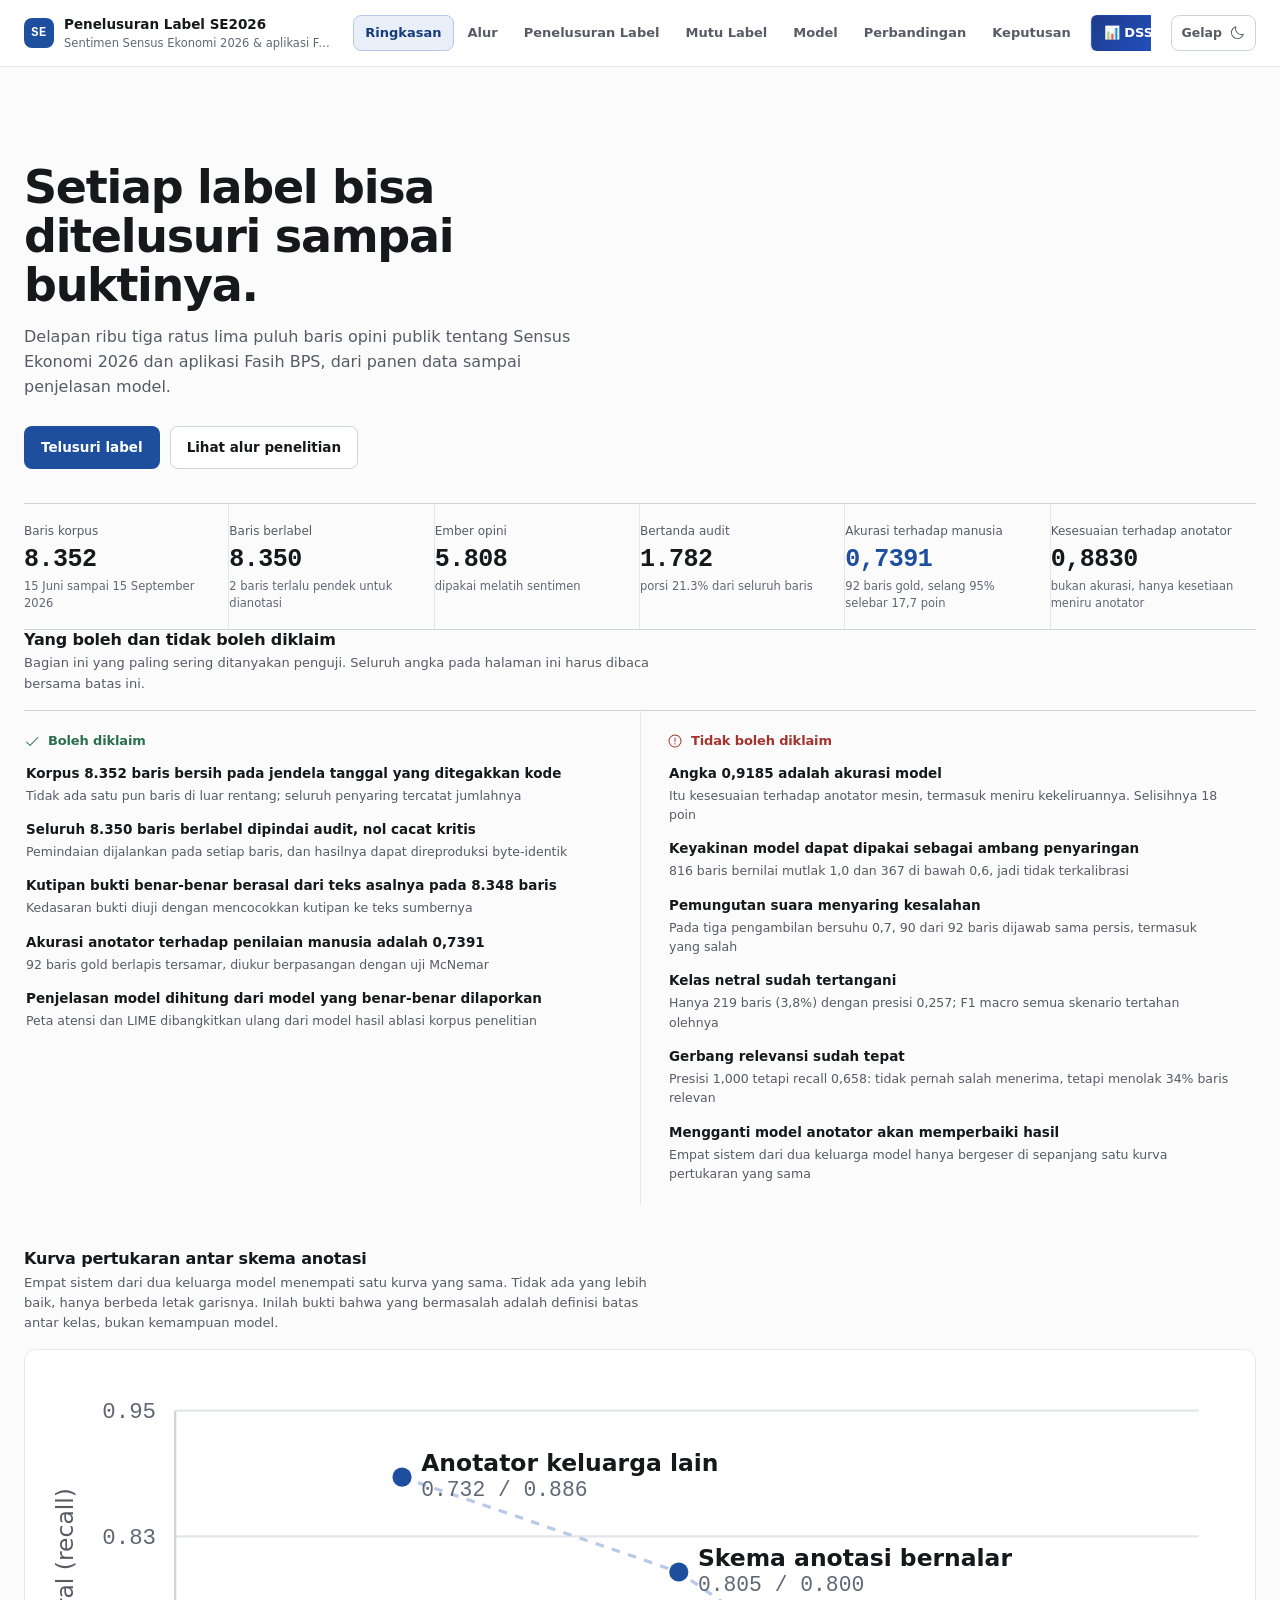
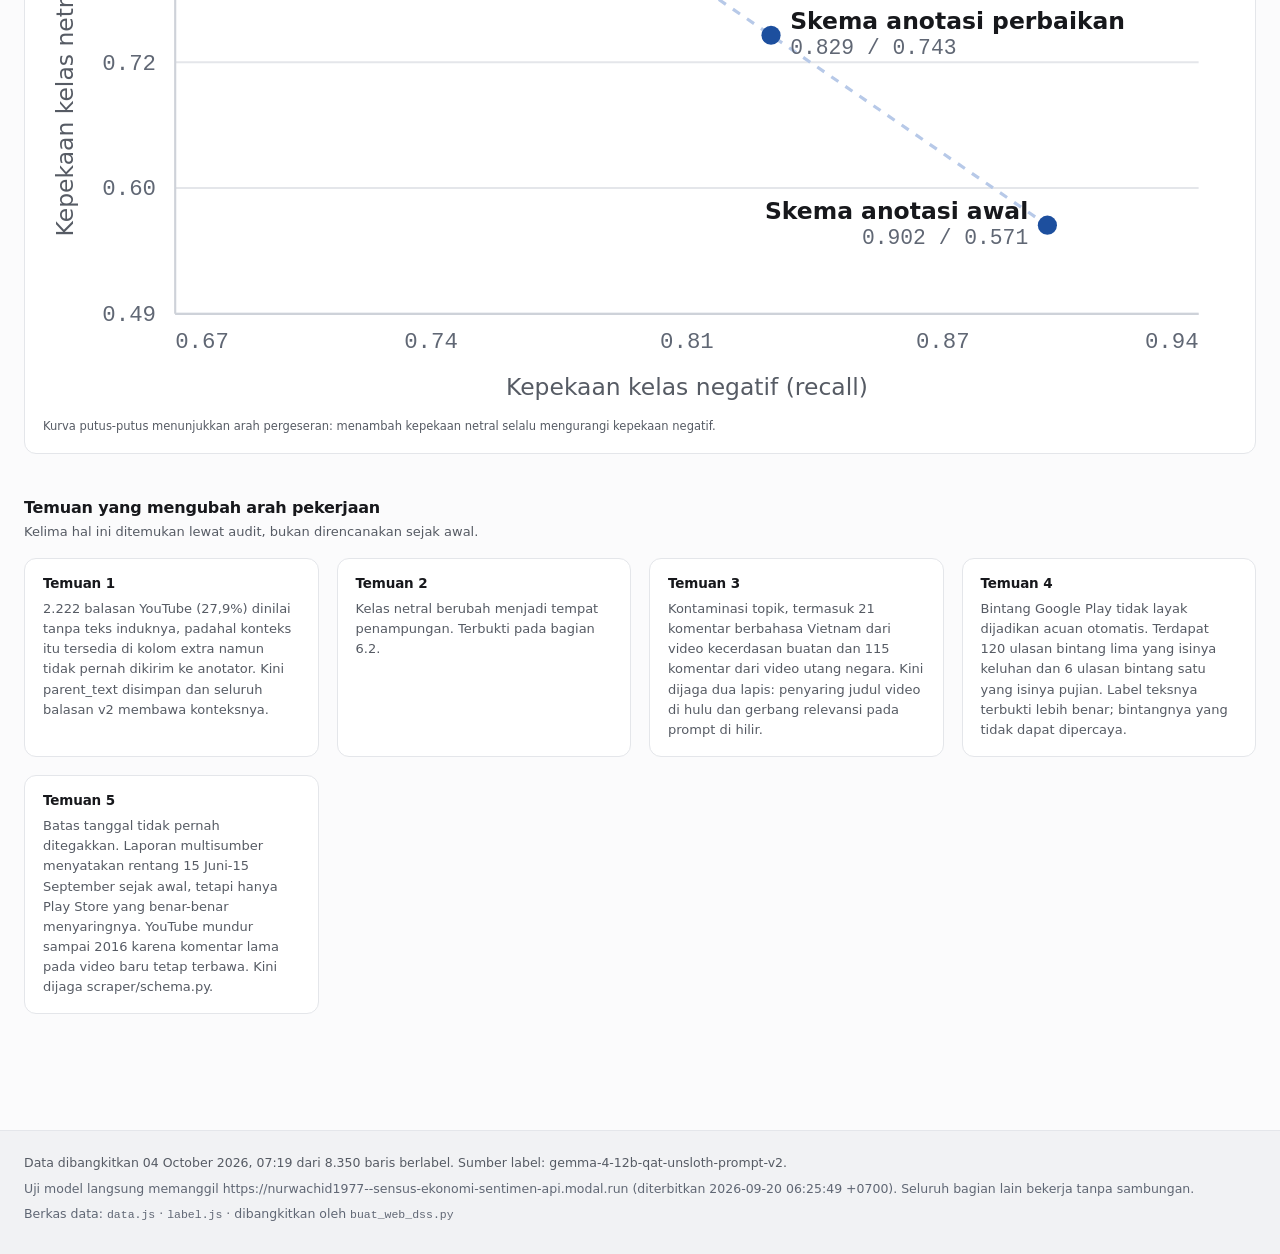
==== dashboard_web/index.html @ 8d73dcfc "feat: inisialisasi repositori artefak dan lampiran kerja praktik BPS Kabupaten Sukoharjo - Menyertak" ====
<!DOCTYPE html>
<html lang="id" data-tema="terang">
<head>
<meta charset="utf-8">
<meta name="viewport" content="width=device-width, initial-scale=1">
<title>Penelusuran Label Sentimen SE2026 &amp; Fasih BPS</title>
<meta name="description" content="Web decision support penelitian analisis sentimen Sensus Ekonomi 2026 dan aplikasi Fasih BPS. Seluruh label dapat ditelusuri sampai bukti, alasan, dan penjelasan modelnya.">
<link rel="stylesheet" href="gaya.css">
</head>
<body>
<a class="lewati" href="#utama">Lewati ke isi utama</a>

<header class="kepala">
  <div class="kepala-dalam">
    <div class="merek">
      <span class="merek-tanda" aria-hidden="true">SE</span>
      <span class="merek-teks">
        <strong>Penelusuran Label SE2026</strong>
        <small>Sentimen Sensus Ekonomi 2026 &amp; aplikasi Fasih BPS</small>
      </span>
    </div>

    <nav class="tab" id="tab" aria-label="Bagian laporan">
      <button type="button" class="tab-tombol" data-panel="ringkasan" aria-current="page">Ringkasan</button>
      <button type="button" class="tab-tombol" data-panel="alur">Alur</button>
      <button type="button" class="tab-tombol" data-panel="label">Penelusuran Label</button>
      <button type="button" class="tab-tombol" data-panel="mutu">Mutu Label</button>
      <button type="button" class="tab-tombol" data-panel="model">Model</button>
      <button type="button" class="tab-tombol" data-panel="banding">Perbandingan</button>
      <button type="button" class="tab-tombol" data-panel="keputusan">Keputusan</button>
      <a href="dss_trendline.html" class="tab-tombol" style="text-decoration:none; display:inline-flex; align-items:center; gap:5px; background:linear-gradient(135deg, #1e3a8a, #2563eb); color:#ffffff; font-weight:700; border-radius:6px; padding:6px 12px; margin-left:6px; box-shadow:0 1px 3px rgba(0,0,0,0.15);">📊 DSS Trendline</a>
    </nav>

    <button type="button" class="tombol-tema" id="tombol-tema" aria-pressed="false">
      <span class="tema-teks">Gelap</span>
      <span class="ikon" id="ikon-tema" aria-hidden="true"></span>
    </button>
  </div>
</header>

<main id="utama" tabindex="-1">
  <noscript>
    <p class="catatan-kosong">Halaman ini memerlukan JavaScript untuk membaca berkas data di sebelahnya.</p>
  </noscript>

  <section class="panel" id="panel-ringkasan" data-panel="ringkasan" aria-labelledby="judul-ringkasan"></section>
  <section class="panel" id="panel-alur" data-panel="alur" aria-labelledby="judul-alur" hidden></section>
  <section class="panel" id="panel-label" data-panel="label" aria-labelledby="judul-label" hidden></section>
  <section class="panel" id="panel-mutu" data-panel="mutu" aria-labelledby="judul-mutu" hidden></section>
  <section class="panel" id="panel-model" data-panel="model" aria-labelledby="judul-model" hidden></section>
  <section class="panel" id="panel-banding" data-panel="banding" aria-labelledby="judul-banding" hidden></section>
  <section class="panel" id="panel-keputusan" data-panel="keputusan" aria-labelledby="judul-keputusan" hidden></section>
</main>

<footer class="kaki">
  <div class="kaki-dalam">
    <p id="kaki-keterangan"></p>
    <p id="kaki-capaian" class="kaki-berkas"></p>
    <p class="kaki-berkas">Berkas data: <code>data.js</code> · <code>label.js</code> · dibangkitkan oleh <code>buat_web_dss.py</code></p>
  </div>
</footer>

<div class="tabir" id="tabir" hidden></div>

<aside class="laci" id="laci" aria-label="Rincian baris" hidden>
  <div class="laci-kepala">
    <div>
      <h2 id="laci-judul">Rincian baris</h2>
      <p class="laci-uid" id="laci-uid"></p>
    </div>
    <button type="button" class="tombol-tutup" id="tombol-tutup" aria-label="Tutup rincian">
      <span class="ikon" id="ikon-tutup" aria-hidden="true"></span>
      <span>Tutup</span>
    </button>
  </div>
  <div class="laci-isi" id="laci-isi"></div>
</aside>

<script src="data.js"></script>
<script src="label.js"></script>
<script src="konfigurasi.js"></script>
<script src="app.js"></script>
</body>
</html>
---- dashboard_web/gaya.css ----
/* ==========================================================================
   Penelusuran Label SE2026 - tata rupa
   --------------------------------------------------------------------------
   Dibaca sebagai: konsol pendukung keputusan penelitian untuk pembaca akademik,
   dengan bahasa visual instrumen yang mengutamakan keterbacaan dan bukti.
   Tiga tombol yang dipakai: VARIANCE 4 (rapi, bukan eksperimental),
   MOTION 4 (gerak seperlunya, untuk umpan balik), DENSITY 7 (padat data).

   Aturan bentuk: radius 12 px untuk panel, 8 px untuk kendali, 4 px untuk
   penanda. Satu warna aksen untuk seluruh halaman; warna lain hanya dipakai
   sebagai penanda data, bukan hiasan.
   ========================================================================== */

/* Font dihosting sendiri, bukan diambil dari jaringan saat halaman dibuka.
   Halaman ini memang dirancang dapat dibuka langsung dari disk tanpa sambungan
   apa pun, sehingga memanggil penyedia font pihak ketiga akan melanggar janji
   itu. Bila berkasnya tidak ada, tumpukan sistem pada --font tetap dipakai. */
@font-face {
  font-family: "Geist";
  src: url("aset/font/Geist-Regular.woff2") format("woff2");
  font-weight: 400;
  font-style: normal;
  font-display: swap;
}
@font-face {
  font-family: "Geist";
  src: url("aset/font/Geist-Medium.woff2") format("woff2");
  font-weight: 500;
  font-style: normal;
  font-display: swap;
}
@font-face {
  font-family: "Geist";
  src: url("aset/font/Geist-SemiBold.woff2") format("woff2");
  font-weight: 600;
  font-style: normal;
  font-display: swap;
}
@font-face {
  font-family: "Geist";
  src: url("aset/font/Geist-Bold.woff2") format("woff2");
  font-weight: 700;
  font-style: normal;
  font-display: swap;
}
@font-face {
  font-family: "Geist Mono";
  src: url("aset/font/GeistMono-Regular.woff2") format("woff2");
  font-weight: 400;
  font-style: normal;
  font-display: swap;
}
@font-face {
  font-family: "Geist Mono";
  src: url("aset/font/GeistMono-Medium.woff2") format("woff2");
  font-weight: 500;
  font-style: normal;
  font-display: swap;
}

:root {
  --latar: #fbfbfc;
  --latar-naik: #ffffff;
  --latar-turun: #f1f2f4;
  --latar-sel: #f7f8f9;
  --garis: #e4e6ea;
  --garis-kuat: #ced2d9;
  --tinta: #17181c;
  --tinta-lemah: #565b64;
  /* Teks samar banyak dipakai pada ukuran 11 sampai 12 piksel, sehingga ambang
     kontrasnya 4,5:1, bukan 3:1. Nilainya digelapkan sampai lulus terhadap
     permukaan paling gelap yang ditempatinya, yaitu --latar-turun. */
  --tinta-samar: #606774;

  --aksen: #1d4f9e;
  --aksen-kuat: #163c79;
  --aksen-lemah: #e9eff9;
  --aksen-garis: #b7c9e8;

  --neg: #a3342d;
  --neg-lemah: #faecea;
  --net: #6a6f78;
  --net-lemah: #f0f1f3;
  --pos: #2a6f50;
  --pos-lemah: #e9f4ee;
  --rel: #8a6224;
  --rel-lemah: #faf1e1;

  --r-panel: 12px;
  --r-kendali: 8px;
  --r-penanda: 4px;

  --bayang: 0 1px 2px rgba(23, 24, 28, .05), 0 10px 24px -18px rgba(23, 24, 28, .3);

  --font: "Geist", ui-sans-serif, "Segoe UI Variable Text", "Segoe UI", system-ui, -apple-system, "Helvetica Neue", Arial, sans-serif;
  --mono: "Geist Mono", ui-monospace, "Cascadia Mono", "Cascadia Code", Consolas, "SF Mono", Menlo, monospace;

  --lebar: 1400px;
  --kepala-tinggi: 66px;
}

[data-tema="gelap"] {
  --latar: #101114;
  --latar-naik: #17191e;
  --latar-turun: #0b0c0e;
  --latar-sel: #14161a;
  --garis: #272a31;
  --garis-kuat: #363a43;
  --tinta: #eceef2;
  --tinta-lemah: #a7acb6;
  /* Pada mode gelap arahnya berlawanan: teks samar diterangkan sampai lulus
     terhadap permukaan paling terang yang ditempatinya, yaitu --latar-naik. */
  --tinta-samar: #8b919d;

  --aksen: #7ea9ef;
  --aksen-kuat: #a7c5f7;
  --aksen-lemah: #15233a;
  --aksen-garis: #2c4570;

  --neg: #e08b81;
  --neg-lemah: #2a1a19;
  --net: #9aa0aa;
  --net-lemah: #1d1f24;
  --pos: #77bd97;
  --pos-lemah: #14251d;
  --rel: #d8ae6c;
  --rel-lemah: #271f13;

  --bayang: 0 1px 2px rgba(0, 0, 0, .4), 0 12px 28px -18px rgba(0, 0, 0, .7);
}

*, *::before, *::after { box-sizing: border-box; }

html { -webkit-text-size-adjust: 100%; }

body {
  margin: 0;
  background: var(--latar);
  color: var(--tinta);
  font-family: var(--font);
  font-size: 14px;
  line-height: 1.55;
  font-feature-settings: "tnum" 1;
  -webkit-font-smoothing: antialiased;
}

h1, h2, h3, h4 { margin: 0; font-weight: 650; line-height: 1.2; letter-spacing: -0.011em; }
p { margin: 0; }
a { color: var(--aksen); text-underline-offset: 2px; }
code, .mono { font-family: var(--mono); font-size: .92em; }

:focus-visible {
  outline: 2px solid var(--aksen);
  outline-offset: 2px;
  border-radius: var(--r-penanda);
}

.lewati {
  position: absolute;
  left: -9999px;
  top: 0;
  z-index: 60;
  background: var(--latar-naik);
  padding: 10px 14px;
  border: 1px solid var(--garis-kuat);
  border-radius: var(--r-kendali);
}
.lewati:focus { left: 12px; top: 12px; }

.ikon { display: inline-flex; width: 16px; height: 16px; flex: none; }
.ikon svg { width: 100%; height: 100%; display: block; }

/* --------------------------------------------------------------------------
   Kepala dan navigasi
   -------------------------------------------------------------------------- */

.kepala {
  position: sticky;
  top: 0;
  z-index: 30;
  background: color-mix(in srgb, var(--latar-naik) 88%, transparent);
  backdrop-filter: blur(10px);
  border-bottom: 1px solid var(--garis);
}

.kepala-dalam {
  max-width: var(--lebar);
  margin: 0 auto;
  padding: 0 24px;
  height: var(--kepala-tinggi);
  display: flex;
  align-items: center;
  gap: 20px;
}

.merek { display: flex; align-items: center; gap: 10px; min-width: 0; }

.merek-tanda {
  width: 30px;
  height: 30px;
  flex: none;
  display: grid;
  place-items: center;
  border-radius: var(--r-kendali);
  background: var(--aksen);
  color: #fff;
  font-family: var(--mono);
  font-size: 12px;
  font-weight: 700;
  letter-spacing: .04em;
}
[data-tema="gelap"] .merek-tanda { color: #10131a; background: var(--aksen-kuat); }

.merek-teks { display: flex; flex-direction: column; min-width: 0; }
.merek-teks strong { font-size: 13.5px; font-weight: 650; white-space: nowrap; }
.merek-teks small { font-size: 11.5px; color: var(--tinta-samar); white-space: nowrap; overflow: hidden; text-overflow: ellipsis; }

.tab { display: flex; gap: 2px; margin-left: auto; overflow-x: auto; scrollbar-width: none; }
.tab::-webkit-scrollbar { display: none; }

.tab-tombol {
  appearance: none;
  border: 1px solid transparent;
  background: none;
  color: var(--tinta-lemah);
  font: inherit;
  font-size: 13px;
  font-weight: 550;
  padding: 7px 11px;
  border-radius: var(--r-kendali);
  cursor: pointer;
  white-space: nowrap;
  transition: background-color .18s ease, color .18s ease, border-color .18s ease;
}
.tab-tombol:hover { background: var(--latar-turun); color: var(--tinta); }
.tab-tombol[aria-current="page"] {
  background: var(--aksen-lemah);
  border-color: var(--aksen-garis);
  color: var(--aksen-kuat);
}
[data-tema="gelap"] .tab-tombol[aria-current="page"] { color: var(--aksen-kuat); }

.tombol-tema {
  appearance: none;
  border: 1px solid var(--garis-kuat);
  background: var(--latar-naik);
  color: var(--tinta-lemah);
  font: inherit;
  font-size: 12.5px;
  font-weight: 550;
  border-radius: var(--r-kendali);
  padding: 7px 10px;
  display: inline-flex;
  align-items: center;
  gap: 7px;
  cursor: pointer;
  flex: none;
  transition: border-color .18s ease, color .18s ease, background-color .18s ease;
}
.tombol-tema:hover { border-color: var(--aksen-garis); color: var(--tinta); }
.tombol-tema:active { transform: translateY(1px); }

/* --------------------------------------------------------------------------
   Kerangka panel
   -------------------------------------------------------------------------- */

main { display: block; }

.panel {
  max-width: var(--lebar);
  margin: 0 auto;
  padding: 40px 24px 72px;
}

.panel[hidden] { display: none; }

.judul-panel { margin-bottom: 6px; }
.judul-panel h2 { font-size: 26px; letter-spacing: -0.02em; }
.keterangan-panel { color: var(--tinta-lemah); max-width: 68ch; margin-bottom: 32px; }

.blok { margin-bottom: 44px; }
.blok > h3 {
  font-size: 16px;
  margin-bottom: 4px;
}
.blok > .ket {
  color: var(--tinta-lemah);
  font-size: 13px;
  margin-bottom: 16px;
  max-width: 76ch;
}

.catatan-kosong {
  color: var(--tinta-samar);
  border: 1px dashed var(--garis-kuat);
  border-radius: var(--r-panel);
  padding: 24px;
  text-align: center;
}

/* --------------------------------------------------------------------------
   Pembuka (hero)
   -------------------------------------------------------------------------- */

.pembuka { padding: 56px 0 34px; max-width: 62ch; }
.pembuka h1 {
  font-size: clamp(30px, 4.4vw, 46px);
  line-height: 1.06;
  letter-spacing: -0.028em;
  margin-bottom: 16px;
}
.pembuka .masuk { font-size: 16px; color: var(--tinta-lemah); margin-bottom: 26px; max-width: 58ch; }
.pembuka-kendali { display: flex; gap: 10px; flex-wrap: wrap; }

/* --------------------------------------------------------------------------
   Tombol
   -------------------------------------------------------------------------- */

.tombol {
  appearance: none;
  font: inherit;
  font-size: 13.5px;
  font-weight: 600;
  border-radius: var(--r-kendali);
  padding: 10px 16px;
  cursor: pointer;
  display: inline-flex;
  align-items: center;
  gap: 8px;
  white-space: nowrap;
  border: 1px solid transparent;
  transition: background-color .18s ease, border-color .18s ease, color .18s ease, transform .12s ease;
}
.tombol:active { transform: translateY(1px); }

.tombol-utama { background: var(--aksen); color: #fff; }
.tombol-utama:hover { background: var(--aksen-kuat); }
[data-tema="gelap"] .tombol-utama { color: #12151b; }

.tombol-samar {
  background: var(--latar-naik);
  border-color: var(--garis-kuat);
  color: var(--tinta);
}
.tombol-samar:hover { border-color: var(--aksen-garis); color: var(--aksen-kuat); }

.tombol-kecil { font-size: 12.5px; padding: 6px 10px; font-weight: 550; }

/* --------------------------------------------------------------------------
   Deret ukuran utama
   -------------------------------------------------------------------------- */

.deret-ukuran {
  display: grid;
  grid-template-columns: repeat(6, minmax(0, 1fr));
  border-top: 1px solid var(--garis-kuat);
  border-bottom: 1px solid var(--garis-kuat);
}
.ukuran { padding: 18px 18px 16px 0; border-right: 1px solid var(--garis); }
.ukuran:last-child { border-right: 0; }
.ukuran .nama { font-size: 12px; color: var(--tinta-lemah); margin-bottom: 6px; }
.ukuran .nilai {
  font-family: var(--mono);
  font-size: 25px;
  font-weight: 600;
  letter-spacing: -0.02em;
  line-height: 1.1;
}
.ukuran .ket { font-size: 11.5px; color: var(--tinta-samar); margin-top: 4px; }
.ukuran.sorot .nilai { color: var(--aksen); }

/* --------------------------------------------------------------------------
   Dua kolom untuk klaim
   -------------------------------------------------------------------------- */

.klaim { display: grid; grid-template-columns: 1fr 1fr; gap: 0; border-top: 1px solid var(--garis-kuat); }
.klaim-kolom { padding: 22px 26px 22px 0; }
.klaim-kolom + .klaim-kolom { padding-left: 26px; border-left: 1px solid var(--garis); }
.klaim-kolom h4 { font-size: 13px; margin-bottom: 14px; display: flex; align-items: center; gap: 8px; }
.klaim-kolom.ya h4 { color: var(--pos); }
.klaim-kolom.tidak h4 { color: var(--neg); }
.klaim-kolom ul { list-style: none; margin: 0; padding: 0; display: grid; gap: 14px; }
.klaim-kolom li { padding-left: 2px; }
.klaim-kolom li strong { display: block; font-weight: 600; font-size: 13.5px; }
.klaim-kolom li span { display: block; font-size: 12.5px; color: var(--tinta-lemah); margin-top: 2px; }

/* --------------------------------------------------------------------------
   Alur tahap
   -------------------------------------------------------------------------- */

.alur { border-top: 1px solid var(--garis-kuat); }
.tahap {
  display: grid;
  grid-template-columns: 54px 1fr 260px;
  gap: 20px;
  padding: 22px 0;
  border-bottom: 1px solid var(--garis);
  transition: background-color .18s ease;
}
.tahap:hover { background: var(--latar-sel); }
.tahap-no {
  font-family: var(--mono);
  font-size: 13px;
  color: var(--tinta-samar);
  padding-top: 2px;
}
.tahap-isi h4 { font-size: 15px; margin-bottom: 3px; }
.tahap-isi p.ringkas { color: var(--tinta-lemah); font-size: 13px; }
.tahap-isi ul { margin: 12px 0 0; padding-left: 17px; color: var(--tinta-lemah); font-size: 12.5px; display: grid; gap: 5px; }
.tahap-isi ul li::marker { color: var(--tinta-samar); }
.tahap-sisi { display: flex; flex-direction: column; gap: 8px; }
.tahap-angka { display: flex; flex-wrap: wrap; gap: 6px; }
.tahap-angka .pil {
  border: 1px solid var(--garis);
  background: var(--latar-naik);
  border-radius: var(--r-penanda);
  padding: 4px 8px;
  font-size: 11.5px;
  color: var(--tinta-lemah);
}
.tahap-angka .pil b { font-family: var(--mono); color: var(--tinta); font-weight: 600; }
.tahap-catatan {
  font-size: 12px;
  color: var(--tinta-lemah);
  border-left: 2px solid var(--rel);
  background: var(--rel-lemah);
  padding: 7px 10px;
  border-radius: 0 var(--r-penanda) var(--r-penanda) 0;
}

/* --------------------------------------------------------------------------
   Tabel
   -------------------------------------------------------------------------- */

.bungkus-tabel { overflow-x: auto; border: 1px solid var(--garis); border-radius: var(--r-panel); background: var(--latar-naik); }
table.data { width: 100%; border-collapse: collapse; font-size: 13px; }
table.data caption { text-align: left; padding: 14px 16px 0; color: var(--tinta-lemah); font-size: 12.5px; }
table.data th, table.data td { padding: 10px 14px; text-align: left; border-bottom: 1px solid var(--garis); }
table.data thead th {
  /* Konvensi tabel data, bukan label bagian: huruf kecil semua dan renggang
     tipis hanya pada tajuk kolom supaya angka mudah dibandingkan menurun. */
  font-size: 11px;
  font-weight: 600;
  letter-spacing: .05em;
  text-transform: uppercase;
  color: var(--tinta-samar);
  background: var(--latar-turun);
  white-space: nowrap;
}
table.data tbody tr:last-child td { border-bottom: 0; }
table.data tbody tr:hover { background: var(--latar-sel); }
table.data td.angka, table.data th.angka { text-align: right; font-family: var(--mono); font-variant-numeric: tabular-nums; }
table.data tr.sorot td { background: var(--aksen-lemah); }
table.data .kecil { color: var(--tinta-samar); font-size: 12px; }

/* --------------------------------------------------------------------------
   Penanda kelas dan label
   -------------------------------------------------------------------------- */

.penanda {
  display: inline-flex;
  align-items: center;
  gap: 5px;
  border-radius: var(--r-penanda);
  padding: 2px 7px;
  font-size: 11.5px;
  font-weight: 600;
  line-height: 1.7;
  white-space: nowrap;
  border: 1px solid transparent;
}
.penanda.negatif { color: var(--neg); background: var(--neg-lemah); border-color: color-mix(in srgb, var(--neg) 26%, transparent); }
.penanda.netral { color: var(--net); background: var(--net-lemah); border-color: color-mix(in srgb, var(--net) 26%, transparent); }
.penanda.positif { color: var(--pos); background: var(--pos-lemah); border-color: color-mix(in srgb, var(--pos) 26%, transparent); }
.penanda.tidak_relevan { color: var(--rel); background: var(--rel-lemah); border-style: dashed; border-color: color-mix(in srgb, var(--rel) 40%, transparent); }
.penanda.netral2 { color: var(--tinta-lemah); background: var(--latar-turun); border-color: var(--garis-kuat); }
.penanda.aksen { color: var(--aksen-kuat); background: var(--aksen-lemah); border-color: var(--aksen-garis); }

/* --------------------------------------------------------------------------
   Penelusuran label
   -------------------------------------------------------------------------- */

.penelusur { display: grid; grid-template-columns: 1fr; gap: 0; }

.saring {
  border: 1px solid var(--garis);
  border-radius: var(--r-panel) var(--r-panel) 0 0;
  background: var(--latar-naik);
  padding: 14px 16px;
  display: grid;
  grid-template-columns: minmax(220px, 2fr) repeat(4, minmax(120px, 1fr)) auto;
  gap: 10px;
  align-items: end;
  border-bottom: 0;
}
.kolom-saring { display: flex; flex-direction: column; gap: 5px; min-width: 0; }
.kolom-saring label { font-size: 11.5px; color: var(--tinta-lemah); font-weight: 550; }
.kolom-saring input, .kolom-saring select {
  font: inherit;
  font-size: 13px;
  color: var(--tinta);
  background: var(--latar-naik);
  border: 1px solid var(--garis-kuat);
  border-radius: var(--r-kendali);
  padding: 7px 9px;
  /* Lebar minimum bawaan kendali formulir lebih besar daripada yang dibutuhkan
     pada layar sempit, sehingga kolomnya menjadi timpang. Nilai ini yang
     memaksa kolom mengikuti lebar grid. */
  min-width: 0;
  width: 100%;
}
.kolom-saring input:focus, .kolom-saring select:focus { border-color: var(--aksen-garis); outline: 2px solid var(--aksen-lemah); outline-offset: 0; }
.cari { position: relative; }
.cari input { padding-left: 32px; width: 100%; }
.cari .ikon { position: absolute; left: 9px; bottom: 8px; color: var(--tinta-samar); pointer-events: none; }

.sakelar { display: flex; gap: 8px; align-items: center; padding-bottom: 1px; flex-wrap: wrap; }
.sakelar label {
  display: inline-flex;
  align-items: center;
  gap: 6px;
  font-size: 12px;
  color: var(--tinta-lemah);
  border: 1px solid var(--garis-kuat);
  border-radius: var(--r-kendali);
  padding: 7px 9px;
  cursor: pointer;
  white-space: nowrap;
  background: var(--latar-naik);
}
.sakelar input { accent-color: var(--aksen); margin: 0; }

.bar-penelusur {
  display: flex;
  align-items: center;
  justify-content: space-between;
  gap: 12px;
  padding: 9px 16px;
  background: var(--latar-turun);
  border: 1px solid var(--garis);
  border-top: 0;
  border-bottom: 1px solid var(--garis);
  font-size: 12.5px;
  color: var(--tinta-lemah);
  flex-wrap: wrap;
}
.bar-penelusur b { font-family: var(--mono); color: var(--tinta); font-weight: 600; }
.bar-penelusur .cepat { display: flex; gap: 6px; flex-wrap: wrap; }

.daftar-bungkus {
  border: 1px solid var(--garis);
  border-top: 0;
  border-radius: 0 0 var(--r-panel) var(--r-panel);
  background: var(--latar-naik);
  overflow: hidden;
}
.daftar {
  position: relative;
  overflow-y: auto;
  height: min(62vh, 620px);
  contain: strict;
}
.daftar-penuh { position: relative; width: 100%; }
.baris-label {
  position: absolute;
  left: 0;
  right: 0;
  height: 62px;
  display: grid;
  grid-template-columns: 122px 1fr 92px 74px;
  gap: 14px;
  align-items: center;
  padding: 0 16px;
  border-bottom: 1px solid var(--garis);
  cursor: pointer;
  width: 100%;
  background: none;
  border-left: 0;
  border-right: 0;
  border-top: 0;
  text-align: left;
  font: inherit;
  color: inherit;
  transition: background-color .13s ease;
}
.baris-label:hover { background: var(--latar-sel); }
.baris-label[aria-current="true"] { background: var(--aksen-lemah); }
.baris-label .teks {
  font-size: 13px;
  overflow: hidden;
  text-overflow: ellipsis;
  white-space: nowrap;
}
.baris-label .meta { display: flex; align-items: center; gap: 6px; font-size: 11.5px; color: var(--tinta-samar); }
.baris-label .ya { font-family: var(--mono); font-size: 12px; color: var(--tinta-lemah); text-align: right; }
.baris-label .tanda { display: flex; gap: 4px; justify-content: flex-end; }
.titik { width: 7px; height: 7px; border-radius: 50%; display: block; flex: none; }
.titik.audit { background: var(--rel); }
.titik.gold { background: var(--aksen); }
.titik.xai { background: var(--pos); }
.kosong { padding: 40px 16px; text-align: center; color: var(--tinta-samar); font-size: 13px; }

/* --------------------------------------------------------------------------
   Matriks konfusi
   --------------------------------------------------------------------------
   Satu warna aksen dipakai untuk seluruh sel, dan besarnya mengikuti angka pada
   matriks itu sendiri. Sel diagonal ditandai garis dalam dan huruf tebal, jadi
   yang benar dapat dikenali tanpa bergantung pada warna saja.
   -------------------------------------------------------------------------- */

.petak-matriks {
  display: grid;
  grid-template-columns: repeat(auto-fit, minmax(330px, 1fr));
  gap: 18px;
}

.matriks-kartu {
  margin: 0;
  border: 1px solid var(--garis);
  border-radius: var(--r-panel);
  background: var(--latar-naik);
  overflow: hidden;
  display: flex;
  flex-direction: column;
}
.matriks-kartu figcaption {
  padding: 11px 14px;
  font-size: 12px;
  color: var(--tinta-lemah);
  border-bottom: 1px solid var(--garis);
}
.matriks-kartu figcaption b { display: block; color: var(--tinta); font-size: 13px; margin-bottom: 2px; }

.matriks-bungkus { overflow-x: auto; }

table.matriks { width: 100%; border-collapse: collapse; font-size: 12.5px; }
table.matriks th, table.matriks td {
  padding: 6px 9px;
  text-align: right;
  font-family: var(--mono);
  font-variant-numeric: tabular-nums;
}
table.matriks thead th {
  font-size: 10px;
  font-weight: 600;
  letter-spacing: .04em;
  text-transform: uppercase;
  color: var(--tinta-samar);
  background: var(--latar-turun);
  white-space: nowrap;
  border-bottom: 1px solid var(--garis-kuat);
}
table.matriks th.sudut { text-align: left; }
table.matriks td.nama {
  text-align: left;
  font-family: var(--font);
  color: var(--tinta-lemah);
  white-space: nowrap;
}
table.matriks td.sel { background: color-mix(in srgb, var(--aksen) var(--muat, 0%), var(--latar-naik)); }
table.matriks td.sel.diag { font-weight: 650; box-shadow: inset 0 0 0 1px var(--aksen-garis); }
table.matriks td.sel.nol { color: var(--tinta-samar); }
table.matriks td.jumlah, table.matriks tfoot td { color: var(--tinta-samar); }
table.matriks tbody tr + tr td { border-top: 1px solid var(--garis); }
table.matriks tfoot td { border-top: 1px solid var(--garis-kuat); font-size: 11.5px; }

/* --------------------------------------------------------------------------
   Laci rincian
   -------------------------------------------------------------------------- */

.tabir {
  position: fixed;
  inset: 0;
  background: rgba(12, 13, 16, .38);
  z-index: 40;
  opacity: 0;
  transition: opacity .2s ease;
}
.tabir.tampak { opacity: 1; }

.laci {
  position: fixed;
  top: 0;
  right: 0;
  bottom: 0;
  width: min(620px, 94vw);
  background: var(--latar-naik);
  border-left: 1px solid var(--garis-kuat);
  box-shadow: var(--bayang);
  z-index: 50;
  display: flex;
  flex-direction: column;
  transform: translateX(14px);
  opacity: 0;
  transition: transform .22s cubic-bezier(.16, 1, .3, 1), opacity .22s ease;
}
.laci.tampak { transform: translateX(0); opacity: 1; }

.laci-kepala {
  display: flex;
  align-items: flex-start;
  justify-content: space-between;
  gap: 16px;
  padding: 18px 20px 14px;
  border-bottom: 1px solid var(--garis);
}
.laci-kepala h2 { font-size: 15px; }
.laci-uid { font-family: var(--mono); font-size: 11px; color: var(--tinta-samar); margin-top: 3px; word-break: break-all; }

.tombol-tutup {
  appearance: none;
  font: inherit;
  font-size: 12.5px;
  font-weight: 550;
  border: 1px solid var(--garis-kuat);
  background: var(--latar-naik);
  color: var(--tinta-lemah);
  border-radius: var(--r-kendali);
  padding: 6px 10px;
  display: inline-flex;
  align-items: center;
  gap: 6px;
  cursor: pointer;
  flex: none;
}
.tombol-tutup:hover { color: var(--tinta); border-color: var(--aksen-garis); }

.laci-isi { overflow-y: auto; padding: 18px 20px 40px; display: grid; gap: 22px; }

.bagian-laci > h3 {
  font-size: 11.5px;
  font-weight: 600;
  letter-spacing: .05em;
  text-transform: uppercase;
  color: var(--tinta-samar);
  margin-bottom: 9px;
}

.teks-asli {
  font-size: 14px;
  line-height: 1.65;
  white-space: pre-wrap;
  word-break: break-word;
}
.teks-asli mark {
  background: color-mix(in srgb, var(--aksen) 22%, transparent);
  color: inherit;
  border-radius: 3px;
  padding: 1px 2px;
  box-shadow: inset 0 -1px 0 color-mix(in srgb, var(--aksen) 45%, transparent);
}
.konteks {
  border-left: 2px solid var(--garis-kuat);
  padding: 2px 0 2px 12px;
  color: var(--tinta-lemah);
  font-size: 13px;
}
.konteks .nama { font-size: 11.5px; color: var(--tinta-samar); display: block; margin-bottom: 2px; }

.kutipan {
  border: 1px solid var(--garis);
  background: var(--latar-sel);
  border-radius: var(--r-kendali);
  padding: 10px 12px;
  font-size: 13px;
  display: grid;
  gap: 8px;
}
.kutipan .label { font-size: 11.5px; color: var(--tinta-samar); display: block; margin-bottom: 3px; }
.kutipan .isi { font-size: 13px; }

.petak-kunci { display: grid; grid-template-columns: repeat(2, minmax(0, 1fr)); gap: 1px; background: var(--garis); border: 1px solid var(--garis); border-radius: var(--r-kendali); overflow: hidden; }
.petak-kunci div { background: var(--latar-naik); padding: 9px 11px; }
.petak-kunci .k { font-size: 11px; color: var(--tinta-samar); }
.petak-kunci .v { font-size: 13px; font-weight: 550; }
.petak-kunci .v.mono { font-family: var(--mono); }

/* --------------------------------------------------------------------------
   Batang nilai (bobot token)
   -------------------------------------------------------------------------- */

.batang { display: grid; gap: 3px; }
.batang-baris {
  display: grid;
  grid-template-columns: minmax(70px, 1fr) 46px 92px;
  gap: 8px;
  align-items: center;
  font-size: 12px;
}
.batang-baris .tok { font-family: var(--mono); overflow: hidden; text-overflow: ellipsis; white-space: nowrap; }
.batang-baris .nil { font-family: var(--mono); text-align: right; font-size: 11.5px; color: var(--tinta-lemah); }
.batang-rel { position: relative; height: 14px; border-left: 1px solid var(--garis-kuat); }
/* Batang digambar dari garis nol, tanpa jalur latar, supaya arah dan besarnya
   dapat dibandingkan tanpa menambah derau visual. */
.batang-rel i { position: absolute; top: 3px; height: 8px; border-radius: 2px; display: block; }
.batang-rel i.p { background: var(--pos); }
.batang-rel i.n { background: var(--neg); }
.batang-rel i.a { background: var(--aksen); }

.legenda { display: flex; gap: 14px; flex-wrap: wrap; font-size: 11.5px; color: var(--tinta-lemah); margin-top: 10px; }
.legenda span { display: inline-flex; align-items: center; gap: 5px; }

/* --------------------------------------------------------------------------
   Kurva pertukaran
   -------------------------------------------------------------------------- */

.kurva-bungkus { border: 1px solid var(--garis); border-radius: var(--r-panel); background: var(--latar-naik); padding: 18px; }
.kurva { width: 100%; height: auto; display: block; overflow: visible; }
.kurva .kisi { stroke: var(--garis); stroke-width: 1; }
.kurva .sumbu { stroke: var(--garis-kuat); stroke-width: 1; }
.kurva .tanda-sumbu { fill: var(--tinta-samar); font-size: 10.5px; font-family: var(--mono); }
.kurva .judul-sumbu { fill: var(--tinta-lemah); font-size: 11px; }
.kurva .jejak { stroke: var(--aksen-garis); stroke-width: 1.5; stroke-dasharray: 4 4; fill: none; }
.kurva .titik { fill: var(--aksen); }
.kurva .label-titik { fill: var(--tinta); font-size: 11px; font-weight: 600; }
.kurva .nilai-titik { fill: var(--tinta-samar); font-size: 10px; font-family: var(--mono); }

/* --------------------------------------------------------------------------
   Kartu artefak dan gambar
   -------------------------------------------------------------------------- */

.petak-gambar { display: grid; grid-template-columns: repeat(auto-fit, minmax(300px, 1fr)); gap: 18px; }
.gambar-kartu {
  border: 1px solid var(--garis);
  border-radius: var(--r-panel);
  background: var(--latar-naik);
  overflow: hidden;
}
.gambar-kartu img { display: block; width: 100%; height: auto; background: var(--latar-turun); }
.gambar-kartu figcaption { padding: 12px 14px; font-size: 12.5px; color: var(--tinta-lemah); border-top: 1px solid var(--garis); }
.gambar-kartu figcaption b { display: block; color: var(--tinta); font-size: 13px; margin-bottom: 2px; }

.grid-dua { display: grid; grid-template-columns: repeat(auto-fit, minmax(280px, 1fr)); gap: 18px; }

.kotak {
  border: 1px solid var(--garis);
  border-radius: var(--r-panel);
  background: var(--latar-naik);
  padding: 16px 18px;
}
.kotak h4 { font-size: 13.5px; margin-bottom: 8px; }
.kotak p, .kotak li { font-size: 13px; color: var(--tinta-lemah); }
.kotak ul { margin: 0; padding-left: 17px; display: grid; gap: 6px; }

.daftar-keputusan { display: grid; gap: 1px; background: var(--garis); border: 1px solid var(--garis); border-radius: var(--r-panel); overflow: hidden; }
.keputusan-baris { background: var(--latar-naik); padding: 14px 16px; display: grid; grid-template-columns: 52px 1fr; gap: 14px; }
.keputusan-baris .kode { font-family: var(--mono); font-size: 12px; color: var(--aksen-kuat); font-weight: 600; }
.keputusan-baris .isi { font-size: 13.5px; }
.keputusan-baris .alasan { font-size: 12.5px; color: var(--tinta-lemah); margin-top: 3px; }

.daftar-terbuka { display: grid; gap: 10px; }
.terbuka-baris {
  display: grid;
  grid-template-columns: 20px 1fr;
  gap: 10px;
  font-size: 13px;
  color: var(--tinta-lemah);
  align-items: start;
}
.terbuka-baris .ikon { color: var(--rel); margin-top: 2px; }

/* --------------------------------------------------------------------------
   Kaki
   -------------------------------------------------------------------------- */

.kaki { border-top: 1px solid var(--garis); background: var(--latar-turun); }
.kaki-dalam { max-width: var(--lebar); margin: 0 auto; padding: 22px 24px 30px; font-size: 12.5px; color: var(--tinta-lemah); }
.kaki-berkas { margin-top: 6px; color: var(--tinta-samar); }

/* --------------------------------------------------------------------------
   Gerak masuk
   --------------------------------------------------------------------------
   Hanya bagian pembuka yang diberi gerak masuk, dan itu pun dijalankan CSS
   tanpa menunggu penggulungan. Bagian lain sengaja dibiarkan langsung tampak:
   halaman ini sering dicetak dan dipotret, dan isi yang bergantung pada
   penggulungan akan hilang pada kedua keadaan itu.
   -------------------------------------------------------------------------- */

@keyframes masuk {
  from { opacity: 0; transform: translateY(8px); }
  to { opacity: 1; transform: none; }
}

.pembuka h1 { animation: masuk .5s cubic-bezier(.16, 1, .3, 1) both; }
.pembuka .masuk { animation: masuk .5s cubic-bezier(.16, 1, .3, 1) .06s both; }
.pembuka-kendali { animation: masuk .5s cubic-bezier(.16, 1, .3, 1) .12s both; }

@media (prefers-reduced-motion: reduce) {
  *, *::before, *::after { animation-duration: .01ms !important; transition-duration: .01ms !important; }
}

/* --------------------------------------------------------------------------
   Layar sempit
   -------------------------------------------------------------------------- */

@media (max-width: 1180px) {
  .deret-ukuran { grid-template-columns: repeat(3, minmax(0, 1fr)); }
  .ukuran:nth-child(3n) { border-right: 0; }
  .ukuran { border-bottom: 1px solid var(--garis); }
  .ukuran:nth-last-child(-n+3) { border-bottom: 0; }
  .saring { grid-template-columns: minmax(180px, 2fr) repeat(2, minmax(120px, 1fr)); }
  .tahap { grid-template-columns: 44px 1fr; }
  .tahap-sisi { grid-column: 2; }
}

@media (max-width: 900px) {
  .kepala-dalam { height: auto; padding: 10px 16px; flex-wrap: wrap; gap: 10px; }
  .tab { order: 3; width: 100%; margin-left: 0; }
  .tombol-tema { margin-left: auto; }
  .merek-teks small { display: none; }
  .panel { padding: 26px 16px 56px; }
  .klaim { grid-template-columns: 1fr; }
  .klaim-kolom { padding: 18px 0; }
  .klaim-kolom + .klaim-kolom { padding-left: 0; border-left: 0; border-top: 1px solid var(--garis); }
  .kolom-saring { min-width: 0; }
  .baris-label { grid-template-columns: 1fr 84px; }
  .baris-label .kolom-sumber, .baris-label .ya { display: none; }
  .petak-kunci { grid-template-columns: 1fr; }
}

@media (max-width: 640px) {
  .deret-ukuran { grid-template-columns: repeat(2, minmax(0, 1fr)); }
  .ukuran:nth-child(3n) { border-right: 1px solid var(--garis); }
  .ukuran:nth-child(2n) { border-right: 0; }
  .ukuran:nth-last-child(-n+3) { border-bottom: 1px solid var(--garis); }
  .ukuran:nth-last-child(-n+2) { border-bottom: 0; }
  .saring { grid-template-columns: 1fr 1fr; }
  /* Pencarian dan kelompok sakelar membentang penuh supaya tidak ada kolom yang
     terpaksa melebar mengikuti isinya. */
  .cari, .sakelar { grid-column: 1 / -1; }
  .laci { width: 100vw; }
  .pembuka { padding-top: 30px; }
}

/* ==========================================================================
   Uji model secara langsung
   --------------------------------------------------------------------------
   Blok ini satu-satunya bagian halaman yang memanggil jaringan. Seluruh sisa
   halaman tetap bekerja tanpa sambungan; hanya blok ini yang menampilkan
   keadaan galat bila endpoint tidak terjangkau.
   ========================================================================== */

.uji {
  border: 1px solid var(--garis-kuat);
  border-radius: var(--r-panel);
  background: var(--latar-naik);
  overflow: hidden;
}
.uji-kepala {
  display: flex;
  align-items: baseline;
  justify-content: space-between;
  gap: 14px;
  padding: 16px 18px 12px;
  flex-wrap: wrap;
}
.uji-kepala h4 { font-size: 14px; }
.uji-kepala .capaian {
  font-family: var(--mono);
  font-size: 11px;
  color: var(--tinta-samar);
  word-break: break-all;
}
.uji-badan { padding: 0 18px 18px; display: grid; gap: 12px; }

.uji-masukan {
  width: 100%;
  min-height: 84px;
  resize: vertical;
  font: inherit;
  font-size: 14px;
  line-height: 1.55;
  color: var(--tinta);
  background: var(--latar-naik);
  border: 1px solid var(--garis-kuat);
  border-radius: var(--r-kendali);
  padding: 11px 12px;
}
.uji-masukan:focus { border-color: var(--aksen-garis); outline: 2px solid var(--aksen-lemah); outline-offset: 0; }
.uji-masukan::placeholder { color: var(--tinta-samar); }

.uji-kendali { display: flex; gap: 8px; flex-wrap: wrap; align-items: center; }
.uji-hitung { font-size: 12px; color: var(--tinta-samar); margin-left: auto; font-family: var(--mono); }

.uji-contoh { display: flex; gap: 6px; flex-wrap: wrap; align-items: center; }
.uji-contoh .nama { font-size: 11.5px; color: var(--tinta-samar); }
.uji-contoh button {
  appearance: none;
  font: inherit;
  font-size: 12px;
  color: var(--tinta-lemah);
  background: var(--latar-naik);
  border: 1px dashed var(--garis-kuat);
  border-radius: var(--r-penanda);
  padding: 4px 9px;
  cursor: pointer;
  max-width: 34ch;
  overflow: hidden;
  text-overflow: ellipsis;
  white-space: nowrap;
}
.uji-contoh button:hover { border-color: var(--aksen-garis); color: var(--aksen-kuat); border-style: solid; }

.uji-kotak { border-top: 1px solid var(--garis); padding-top: 14px; display: grid; gap: 14px; }
.uji-kotak[hidden] { display: none; }

.peluang { display: grid; gap: 6px; }
.peluang-baris {
  display: grid;
  grid-template-columns: 76px 62px 1fr;
  gap: 10px;
  align-items: center;
  font-size: 12.5px;
}
.peluang-baris .nilai { font-family: var(--mono); text-align: right; color: var(--tinta-lemah); }
.peluang-rel { height: 16px; border-left: 1px solid var(--garis-kuat); position: relative; }
/* Batang digambar dari garis nol tanpa jalur latar, sama seperti batang token,
   supaya panjangnya dapat dibandingkan tanpa menambah derau visual. */
.peluang-rel i { position: absolute; left: 0; top: 3px; height: 10px; border-radius: 2px; }
.peluang-baris.unggul .nilai { color: var(--tinta); font-weight: 600; }

.uji-catatan {
  font-size: 12.5px;
  color: var(--tinta-lemah);
  border-left: 2px solid var(--rel);
  background: var(--rel-lemah);
  padding: 9px 11px;
  border-radius: 0 var(--r-penanda) var(--r-penanda) 0;
}
.uji-catatan b { color: var(--tinta); }

/* Keadaan memuat berbentuk kerangka dengan bentuk yang sama seperti hasil
   akhirnya, bukan pemintal berputar yang tidak memberi tahu apa yang ditunggu. */
.kerangka { display: grid; gap: 10px; }
.kerangka span {
  display: block;
  height: 14px;
  border-radius: 7px;
  background: linear-gradient(90deg, var(--latar-turun) 0%, var(--garis) 50%, var(--latar-turun) 100%);
  background-size: 200% 100%;
  animation: geser 1.4s ease-in-out infinite;
}
.kerangka span:nth-child(1) { width: 34%; }
.kerangka span:nth-child(2) { width: 88%; }
.kerangka span:nth-child(3) { width: 72%; }
.kerangka span:nth-child(4) { width: 46%; }
@keyframes geser {
  from { background-position: 140% 0; }
  to { background-position: -40% 0; }
}
@media (prefers-reduced-motion: reduce) {
  .kerangka span { animation: none; background: var(--latar-turun); }
}

.uji-galat {
  border: 1px solid color-mix(in srgb, var(--neg) 34%, transparent);
  background: var(--neg-lemah);
  color: var(--neg);
  border-radius: var(--r-kendali);
  padding: 11px 13px;
  font-size: 13px;
}
.uji-galat b { display: block; margin-bottom: 3px; }

/* ==========================================================================
   Petunjuk leksikal
   --------------------------------------------------------------------------
   Bobot berasal dari sebaran kata di korpus, bukan dari atensi model. Warnanya
   karena itu berbeda dari sorotan bukti: bukti memakai warna aksen, sokongan
   leksikal memakai warna kelas positif, dan tentangan memakai warna kelas
   negatif. Bedanya dijelaskan pada keterangan di dalam laci.
   ========================================================================== */

.leksikal { display: grid; gap: 4px; }
.leksikal-baris {
  display: grid;
  grid-template-columns: minmax(90px, 1fr) 54px 82px;
  gap: 8px;
  align-items: center;
  font-size: 12px;
}
.leksikal-baris .tok { font-family: var(--mono); overflow: hidden; text-overflow: ellipsis; white-space: nowrap; }
.leksikal-baris .nil { font-family: var(--mono); text-align: right; font-size: 11.5px; color: var(--tinta-lemah); }
.leksikal-rel { height: 14px; border-left: 1px solid var(--garis-kuat); position: relative; }
.leksikal-rel i { position: absolute; top: 3px; height: 8px; border-radius: 2px; display: block; }
.leksikal-rel i.p { background: var(--pos); }
.leksikal-rel i.n { background: var(--neg); }

.teks-asli mark.dukung {
  background: color-mix(in srgb, var(--pos) 24%, transparent);
  box-shadow: inset 0 -1px 0 color-mix(in srgb, var(--pos) 50%, transparent);
}
.teks-asli mark.lawan {
  background: color-mix(in srgb, var(--neg) 20%, transparent);
  box-shadow: inset 0 -1px 0 color-mix(in srgb, var(--neg) 46%, transparent);
}

.kunci-warna { display: flex; gap: 16px; flex-wrap: wrap; font-size: 11.5px; color: var(--tinta-lemah); }
.kunci-warna span { display: inline-flex; align-items: center; gap: 6px; }
.kunci-warna i { width: 22px; height: 10px; border-radius: 2px; display: block; }
.kunci-warna i.bukti { background: color-mix(in srgb, var(--aksen) 24%, transparent); box-shadow: inset 0 -1px 0 color-mix(in srgb, var(--aksen) 50%, transparent); }
.kunci-warna i.dukung { background: color-mix(in srgb, var(--pos) 24%, transparent); box-shadow: inset 0 -1px 0 color-mix(in srgb, var(--pos) 50%, transparent); }
.kunci-warna i.lawan { background: color-mix(in srgb, var(--neg) 20%, transparent); box-shadow: inset 0 -1px 0 color-mix(in srgb, var(--neg) 46%, transparent); }

/* ==========================================================================
   Komposisi dan silang tabulasi
   --------------------------------------------------------------------------
   Dipakai untuk silang sumber, aspek, dan tipe terhadap sentimen. Batang
   komposisi memang menunjukkan bagian dari keseluruhan, jadi bentuknya
   bersegmen penuh, bukan batang kemajuan berlatar.
   ========================================================================== */

.komposisi { display: grid; gap: 9px; }
.komposisi-baris {
  display: grid;
  grid-template-columns: minmax(120px, 190px) 1fr;
  gap: 12px;
  align-items: center;
  font-size: 12.5px;
}
.komposisi-baris .nama { overflow: hidden; text-overflow: ellipsis; white-space: nowrap; color: var(--tinta-lemah); }
.komposisi-rel { display: flex; height: 18px; border-radius: 3px; overflow: hidden; }
.komposisi-rel i { display: block; height: 100%; }
.komposisi-rel i.negatif { background: var(--neg); }
.komposisi-rel i.netral { background: var(--net); }
.komposisi-rel i.positif { background: var(--pos); }
.komposisi-nilai { font-family: var(--mono); font-size: 11px; color: var(--tinta-samar); }

/* ==========================================================================
   Deret bulanan
   ========================================================================== */

.bulanan { width: 100%; height: auto; display: block; overflow: visible; }
.bulanan .kisi { stroke: var(--garis); stroke-width: 1; }
.bulanan .sumbu { stroke: var(--garis-kuat); stroke-width: 1; }
.bulanan .tanda { fill: var(--tinta-samar); font-size: 10.5px; font-family: var(--mono); }
.bulanan .judul { fill: var(--tinta-lemah); font-size: 11px; }
.bulanan rect.negatif { fill: var(--neg); }
.bulanan rect.netral { fill: var(--net); }
.bulanan rect.positif { fill: var(--pos); }
.bulanan rect.semua { fill: var(--aksen); opacity: .85; }

/* ==========================================================================
   Peta matriks dan kalibrasi
   ========================================================================== */

.matriks-peta { width: 100%; border-collapse: collapse; font-size: 12.5px; }
.matriks-peta th, .matriks-peta td { padding: 7px 10px; text-align: center; border-bottom: 1px solid var(--garis); }
.matriks-peta thead th { font-size: 11px; letter-spacing: .04em; text-transform: uppercase; color: var(--tinta-samar); font-weight: 600; }
.matriks-peta tbody th { text-align: left; font-weight: 550; font-size: 12.5px; }
.matriks-peta td { font-family: var(--mono); }
.matriks-peta td.peta { background: color-mix(in srgb, var(--aksen) var(--kekuatan, 6%), var(--latar-naik)); }

.kalibrasi { display: grid; gap: 8px; }
.kalibrasi-baris { display: grid; grid-template-columns: 150px 1fr 96px; gap: 12px; align-items: center; font-size: 12.5px; }
.kalibrasi-rel { height: 18px; border-left: 1px solid var(--garis-kuat); position: relative; }
.kalibrasi-rel i { position: absolute; left: 0; top: 2px; height: 14px; border-radius: 2px; background: var(--aksen); }
.kalibrasi-rel i.kosong { background: var(--garis-kuat); }
.kalibrasi-nilai { font-family: var(--mono); font-size: 11.5px; color: var(--tinta-lemah); text-align: right; }

/* ==========================================================================
   Kesepakatan antar penilai
   ========================================================================== */

.tafsir { font-size: 11.5px; color: var(--tinta-samar); }

@media (max-width: 900px) {
  .komposisi-baris { grid-template-columns: 1fr; gap: 5px; }
  .kalibrasi-baris { grid-template-columns: 120px 1fr 82px; }
  .uji-hitung { margin-left: 0; width: 100%; }
}
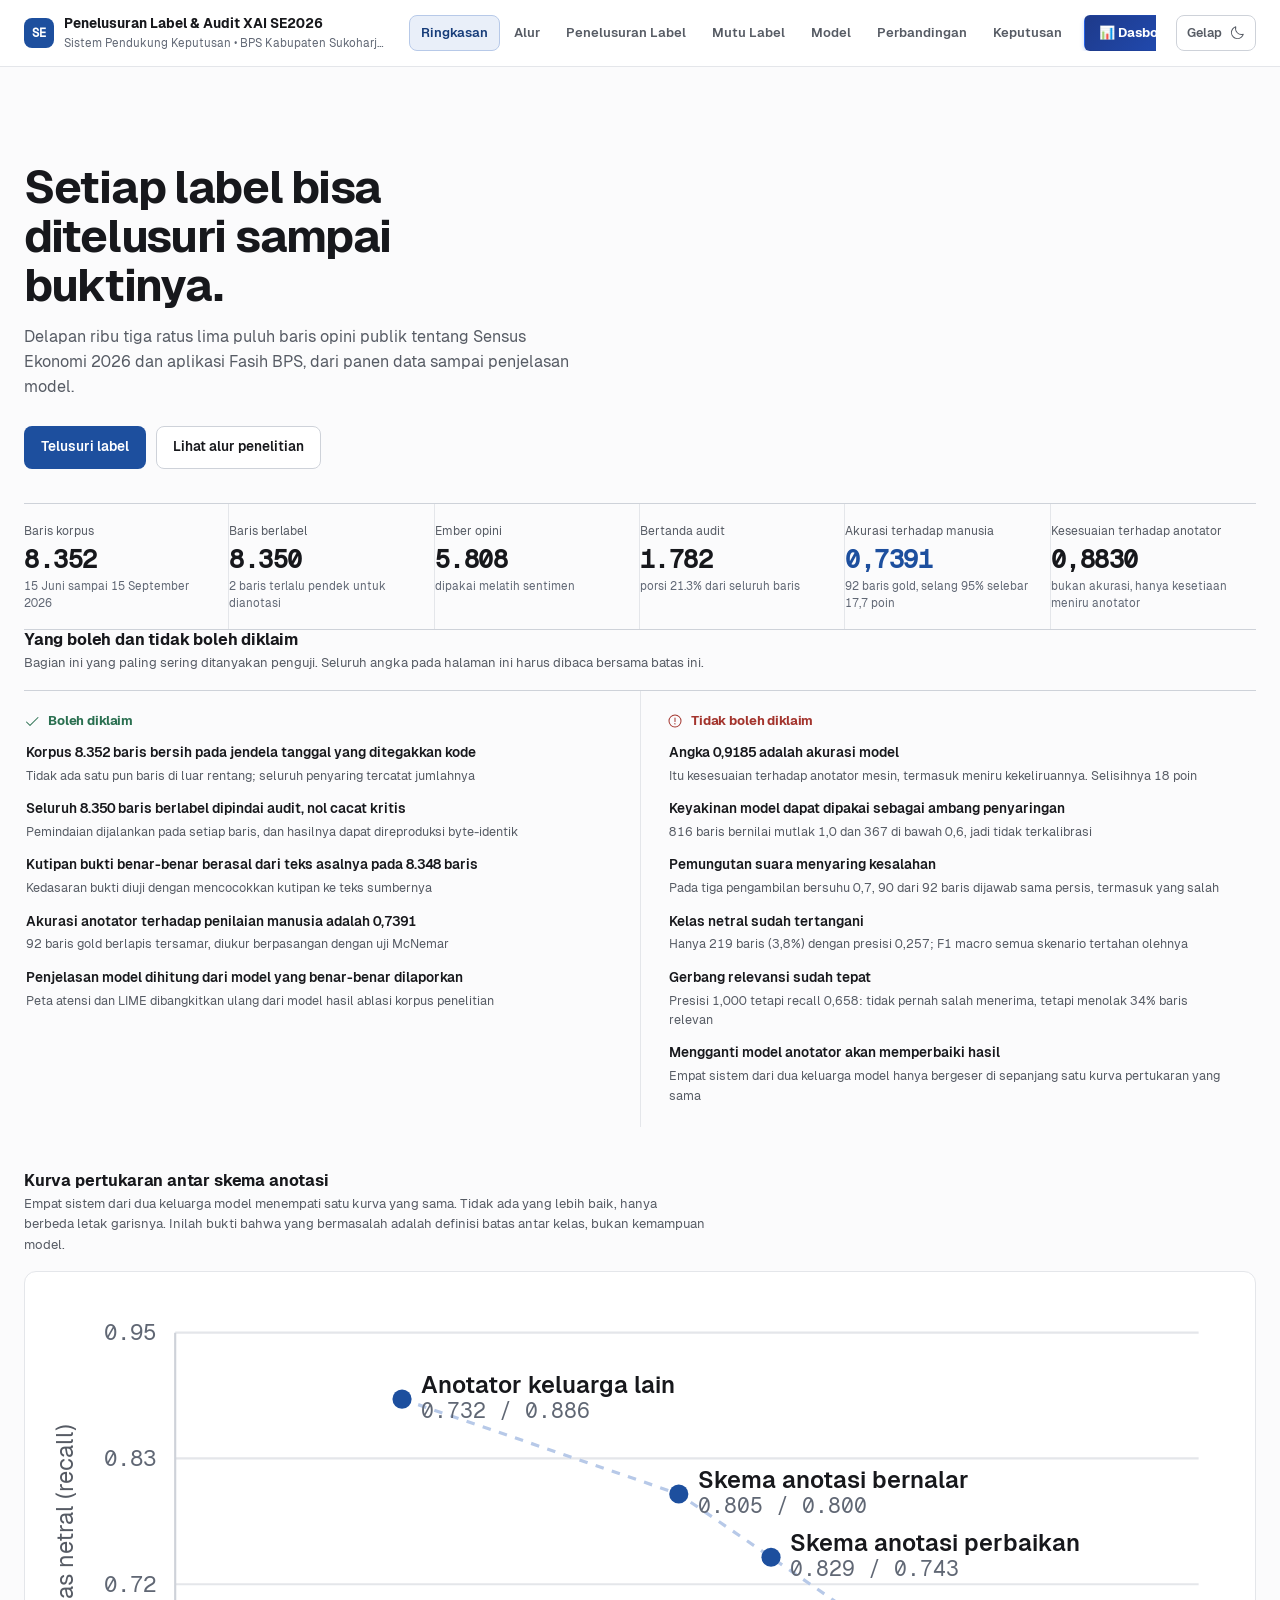
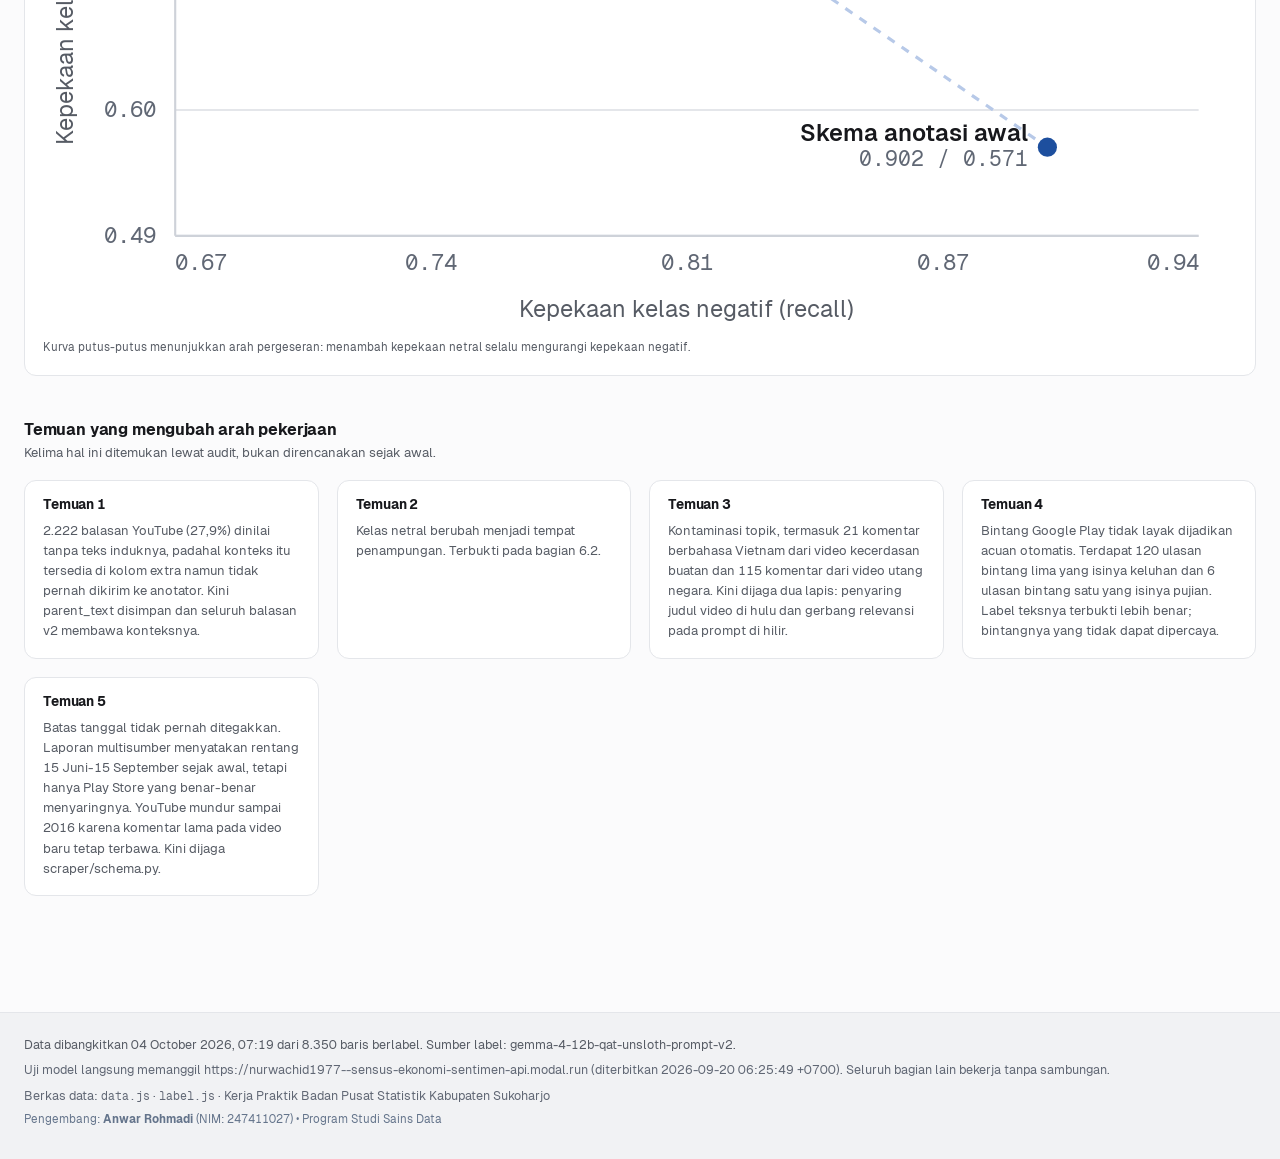
==== commit 75d9d4a7: "feat(dss): integrasikan sub-bab DSS ke laporan, tambahkan Gambar 4.8, dan rapikan antarmuka web dash" ====
--- a/dashboard_web/index.html
+++ b/dashboard_web/index.html
@@ -15,8 +15,8 @@
     <div class="merek">
       <span class="merek-tanda" aria-hidden="true">SE</span>
       <span class="merek-teks">
-        <strong>Penelusuran Label SE2026</strong>
-        <small>Sentimen Sensus Ekonomi 2026 &amp; aplikasi Fasih BPS</small>
+        <strong>Penelusuran Label &amp; Audit XAI SE2026</strong>
+        <small>Sistem Pendukung Keputusan • BPS Kabupaten Sukoharjo • Anwar Rohmadi</small>
       </span>
     </div>
 
@@ -28,7 +28,7 @@
       <button type="button" class="tab-tombol" data-panel="model">Model</button>
       <button type="button" class="tab-tombol" data-panel="banding">Perbandingan</button>
       <button type="button" class="tab-tombol" data-panel="keputusan">Keputusan</button>
-      <a href="dss_trendline.html" class="tab-tombol" style="text-decoration:none; display:inline-flex; align-items:center; gap:5px; background:linear-gradient(135deg, #1e3a8a, #2563eb); color:#ffffff; font-weight:700; border-radius:6px; padding:6px 12px; margin-left:6px; box-shadow:0 1px 3px rgba(0,0,0,0.15);">📊 DSS Trendline</a>
+      <a href="dss_trendline.html" class="tab-tombol" style="text-decoration:none; display:inline-flex; align-items:center; gap:6px; background:linear-gradient(135deg, #1e3a8a, #2563eb); color:#ffffff; font-weight:700; border-radius:6px; padding:6px 14px; margin-left:8px; box-shadow:0 2px 4px rgba(37,99,235,0.25);">📊 Dasbor Tren &amp; Rekomendasi DSS</a>
     </nav>
 
     <button type="button" class="tombol-tema" id="tombol-tema" aria-pressed="false">
@@ -56,7 +56,8 @@
   <div class="kaki-dalam">
     <p id="kaki-keterangan"></p>
     <p id="kaki-capaian" class="kaki-berkas"></p>
-    <p class="kaki-berkas">Berkas data: <code>data.js</code> · <code>label.js</code> · dibangkitkan oleh <code>buat_web_dss.py</code></p>
+    <p class="kaki-berkas">Berkas data: <code>data.js</code> · <code>label.js</code> · Kerja Praktik Badan Pusat Statistik Kabupaten Sukoharjo</p>
+    <p style="margin-top:6px; font-size:11.5px; color:var(--warna-teks-redup, #64748b);">Pengembang: <strong>Anwar Rohmadi</strong> (NIM: 247411027) • Program Studi Sains Data</p>
   </div>
 </footer>
 
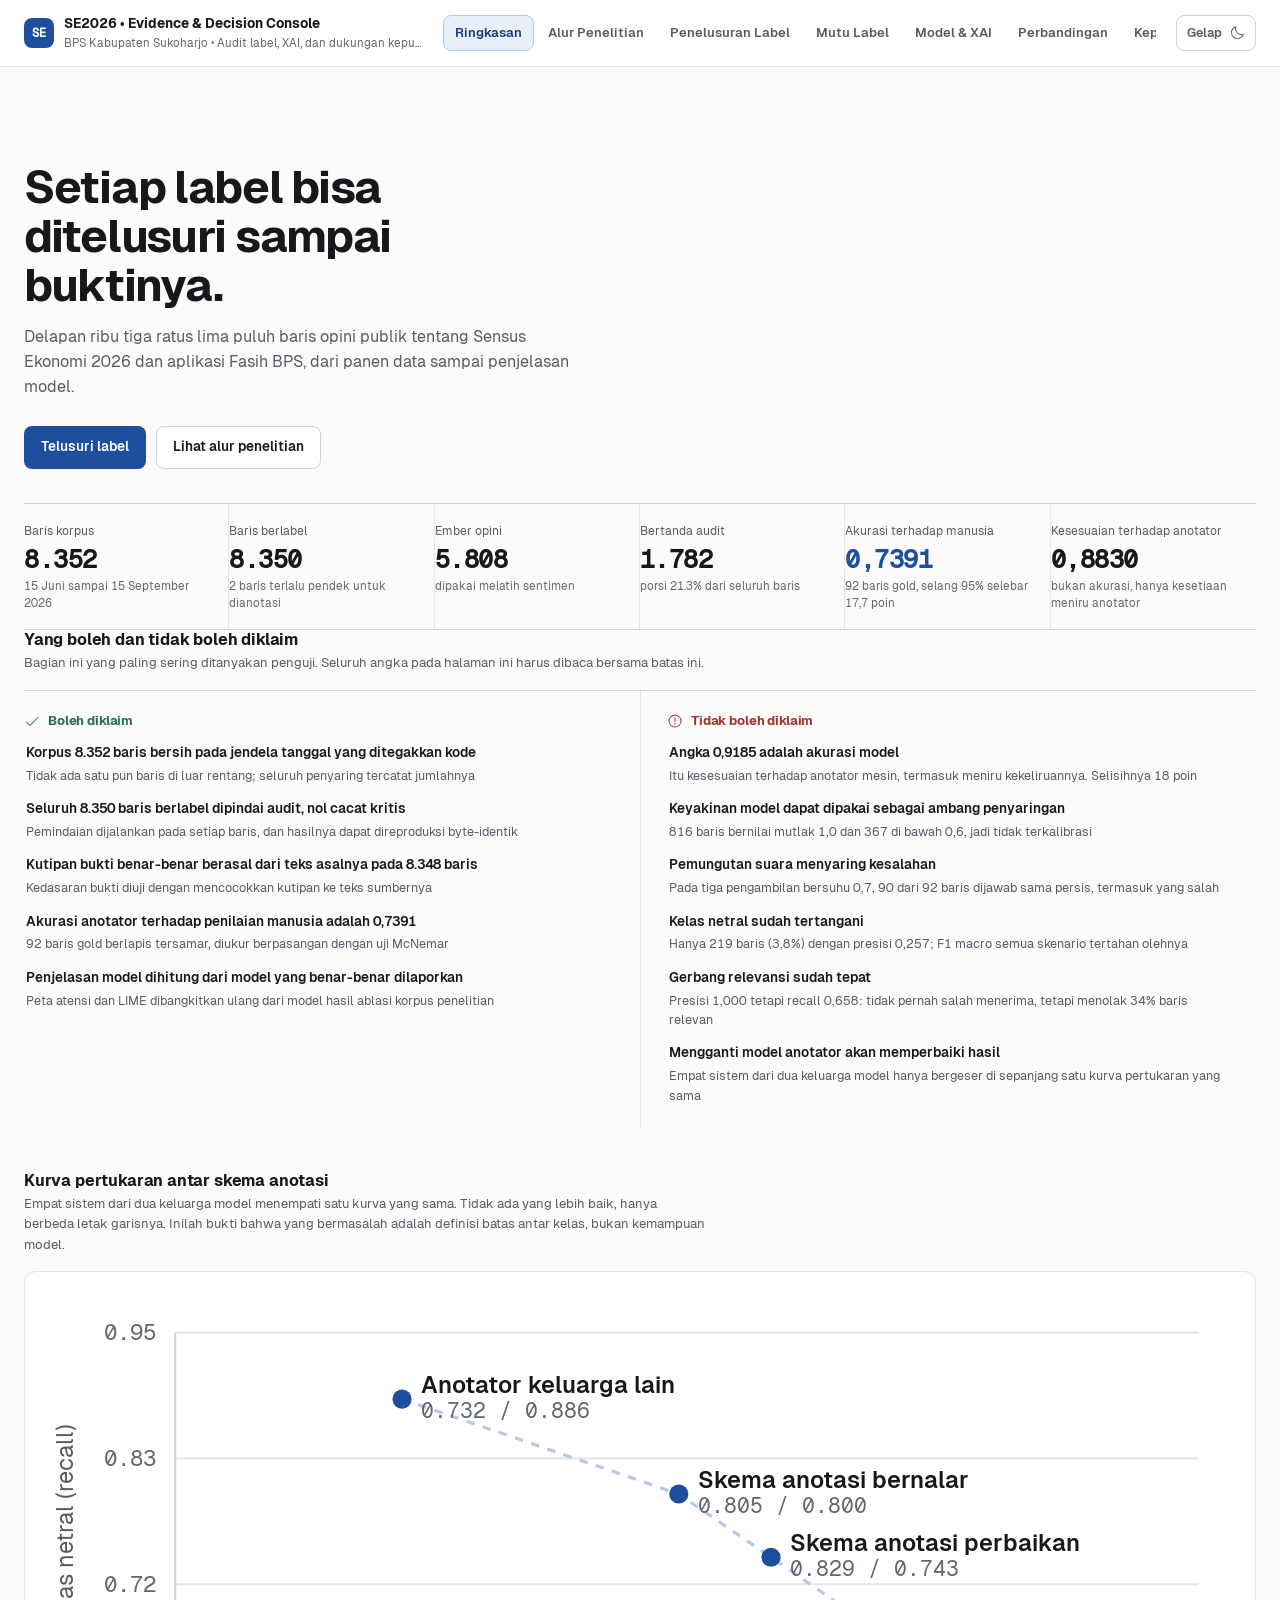
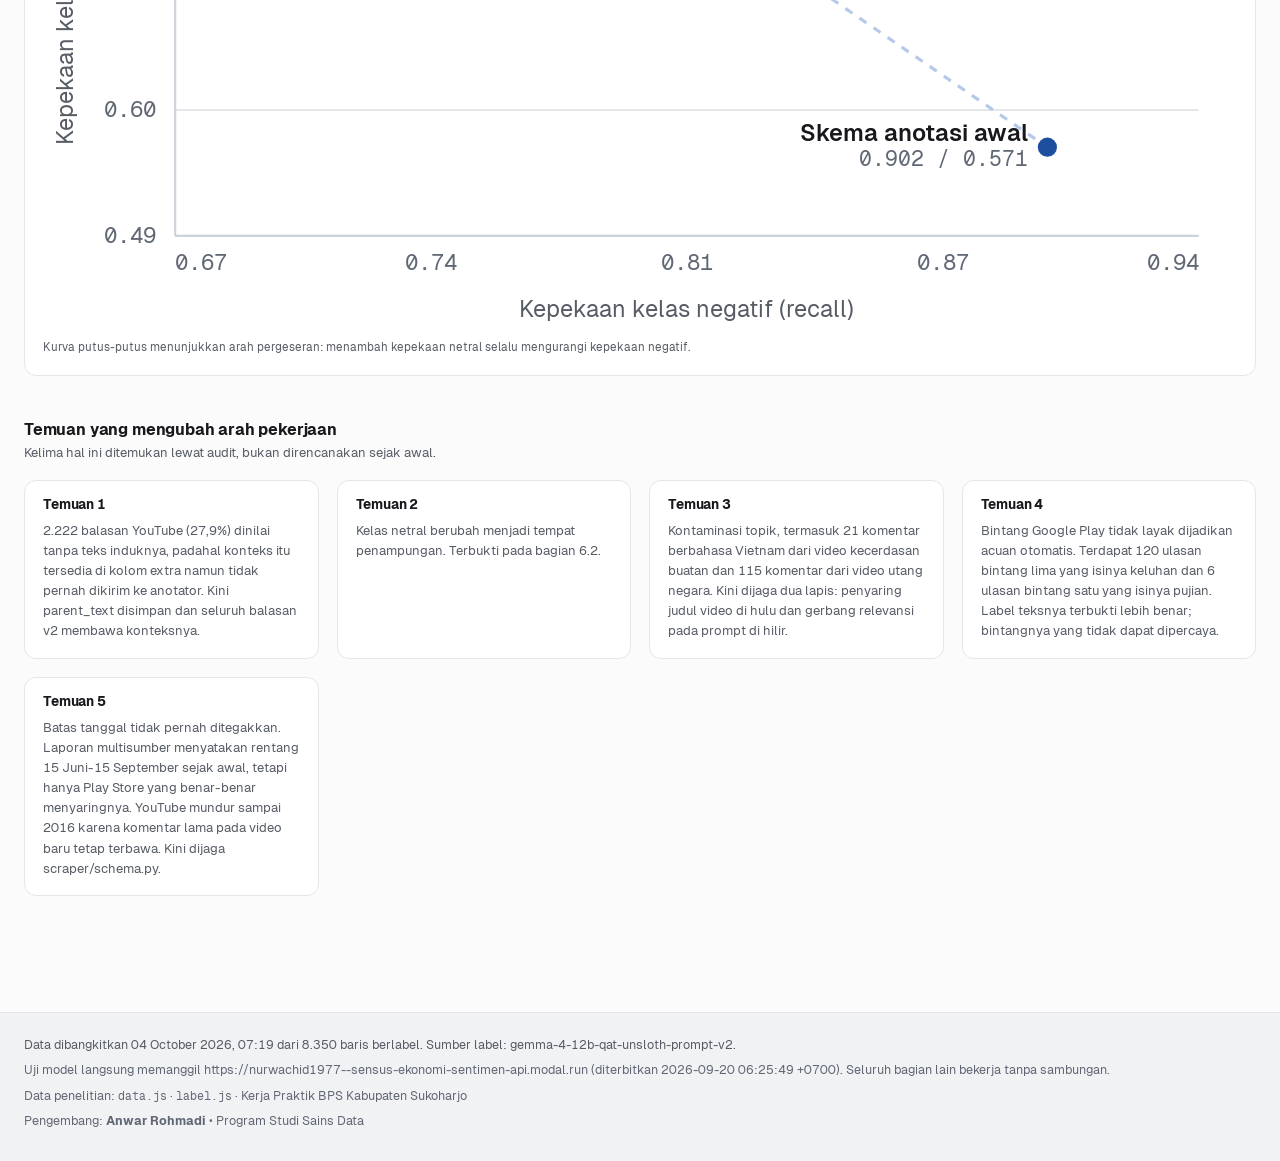
==== commit b38ff334: "ui: refresh unified SE2026 evidence console" ====
--- a/dashboard_web/index.html
+++ b/dashboard_web/index.html
@@ -3,46 +3,38 @@
 <head>
 <meta charset="utf-8">
 <meta name="viewport" content="width=device-width, initial-scale=1">
-<title>Penelusuran Label Sentimen SE2026 &amp; Fasih BPS</title>
-<meta name="description" content="Web decision support penelitian analisis sentimen Sensus Ekonomi 2026 dan aplikasi Fasih BPS. Seluruh label dapat ditelusuri sampai bukti, alasan, dan penjelasan modelnya.">
+<title>SE2026 • Evidence & Decision Console BPS Sukoharjo</title>
+<meta name="description" content="Konsol penelitian untuk menelusuri label sentimen SE2026, mengaudit mutu label, memeriksa XAI, dan membuka dasbor tren serta rekomendasi.">
 <link rel="stylesheet" href="gaya.css">
 </head>
 <body>
 <a class="lewati" href="#utama">Lewati ke isi utama</a>
-
 <header class="kepala">
   <div class="kepala-dalam">
     <div class="merek">
       <span class="merek-tanda" aria-hidden="true">SE</span>
       <span class="merek-teks">
-        <strong>Penelusuran Label &amp; Audit XAI SE2026</strong>
-        <small>Sistem Pendukung Keputusan • BPS Kabupaten Sukoharjo • Anwar Rohmadi</small>
+        <strong>SE2026 • Evidence &amp; Decision Console</strong>
+        <small>BPS Kabupaten Sukoharjo • Audit label, XAI, dan dukungan keputusan • Anwar Rohmadi</small>
       </span>
     </div>
-
     <nav class="tab" id="tab" aria-label="Bagian laporan">
       <button type="button" class="tab-tombol" data-panel="ringkasan" aria-current="page">Ringkasan</button>
-      <button type="button" class="tab-tombol" data-panel="alur">Alur</button>
+      <button type="button" class="tab-tombol" data-panel="alur">Alur Penelitian</button>
       <button type="button" class="tab-tombol" data-panel="label">Penelusuran Label</button>
       <button type="button" class="tab-tombol" data-panel="mutu">Mutu Label</button>
-      <button type="button" class="tab-tombol" data-panel="model">Model</button>
+      <button type="button" class="tab-tombol" data-panel="model">Model &amp; XAI</button>
       <button type="button" class="tab-tombol" data-panel="banding">Perbandingan</button>
       <button type="button" class="tab-tombol" data-panel="keputusan">Keputusan</button>
-      <a href="dss_trendline.html" class="tab-tombol" style="text-decoration:none; display:inline-flex; align-items:center; gap:6px; background:linear-gradient(135deg, #1e3a8a, #2563eb); color:#ffffff; font-weight:700; border-radius:6px; padding:6px 14px; margin-left:8px; box-shadow:0 2px 4px rgba(37,99,235,0.25);">📊 Dasbor Tren &amp; Rekomendasi DSS</a>
+      <a href="dss_trendline.html" class="tab-tombol dss-nav" aria-label="Buka dasbor tren dan rekomendasi DSS">Dasbor Tren &amp; DSS ↗</a>
     </nav>
-
     <button type="button" class="tombol-tema" id="tombol-tema" aria-pressed="false">
-      <span class="tema-teks">Gelap</span>
-      <span class="ikon" id="ikon-tema" aria-hidden="true"></span>
+      <span class="tema-teks">Gelap</span><span class="ikon" id="ikon-tema" aria-hidden="true"></span>
     </button>
   </div>
 </header>
-
 <main id="utama" tabindex="-1">
-  <noscript>
-    <p class="catatan-kosong">Halaman ini memerlukan JavaScript untuk membaca berkas data di sebelahnya.</p>
-  </noscript>
-
+  <noscript><p class="catatan-kosong">Halaman ini memerlukan JavaScript untuk membaca data penelitian.</p></noscript>
   <section class="panel" id="panel-ringkasan" data-panel="ringkasan" aria-labelledby="judul-ringkasan"></section>
   <section class="panel" id="panel-alur" data-panel="alur" aria-labelledby="judul-alur" hidden></section>
   <section class="panel" id="panel-label" data-panel="label" aria-labelledby="judul-label" hidden></section>
@@ -51,35 +43,25 @@
   <section class="panel" id="panel-banding" data-panel="banding" aria-labelledby="judul-banding" hidden></section>
   <section class="panel" id="panel-keputusan" data-panel="keputusan" aria-labelledby="judul-keputusan" hidden></section>
 </main>
-
 <footer class="kaki">
   <div class="kaki-dalam">
     <p id="kaki-keterangan"></p>
     <p id="kaki-capaian" class="kaki-berkas"></p>
-    <p class="kaki-berkas">Berkas data: <code>data.js</code> · <code>label.js</code> · Kerja Praktik Badan Pusat Statistik Kabupaten Sukoharjo</p>
-    <p style="margin-top:6px; font-size:11.5px; color:var(--warna-teks-redup, #64748b);">Pengembang: <strong>Anwar Rohmadi</strong> (NIM: 247411027) • Program Studi Sains Data</p>
+    <p class="kaki-berkas">Data penelitian: <code>data.js</code> · <code>label.js</code> · Kerja Praktik BPS Kabupaten Sukoharjo</p>
+    <p class="kaki-berkas">Pengembang: <strong>Anwar Rohmadi</strong> • Program Studi Sains Data</p>
   </div>
 </footer>
-
 <div class="tabir" id="tabir" hidden></div>
-
 <aside class="laci" id="laci" aria-label="Rincian baris" hidden>
   <div class="laci-kepala">
-    <div>
-      <h2 id="laci-judul">Rincian baris</h2>
-      <p class="laci-uid" id="laci-uid"></p>
-    </div>
-    <button type="button" class="tombol-tutup" id="tombol-tutup" aria-label="Tutup rincian">
-      <span class="ikon" id="ikon-tutup" aria-hidden="true"></span>
-      <span>Tutup</span>
-    </button>
+    <div><h2 id="laci-judul">Rincian baris</h2><p class="laci-uid" id="laci-uid"></p></div>
+    <button type="button" class="tombol-tutup" id="tombol-tutup" aria-label="Tutup rincian"><span class="ikon" id="ikon-tutup" aria-hidden="true"></span><span>Tutup</span></button>
   </div>
   <div class="laci-isi" id="laci-isi"></div>
 </aside>
-
 <script src="data.js"></script>
 <script src="label.js"></script>
 <script src="konfigurasi.js"></script>
 <script src="app.js"></script>
 </body>
-</html>
+</html>
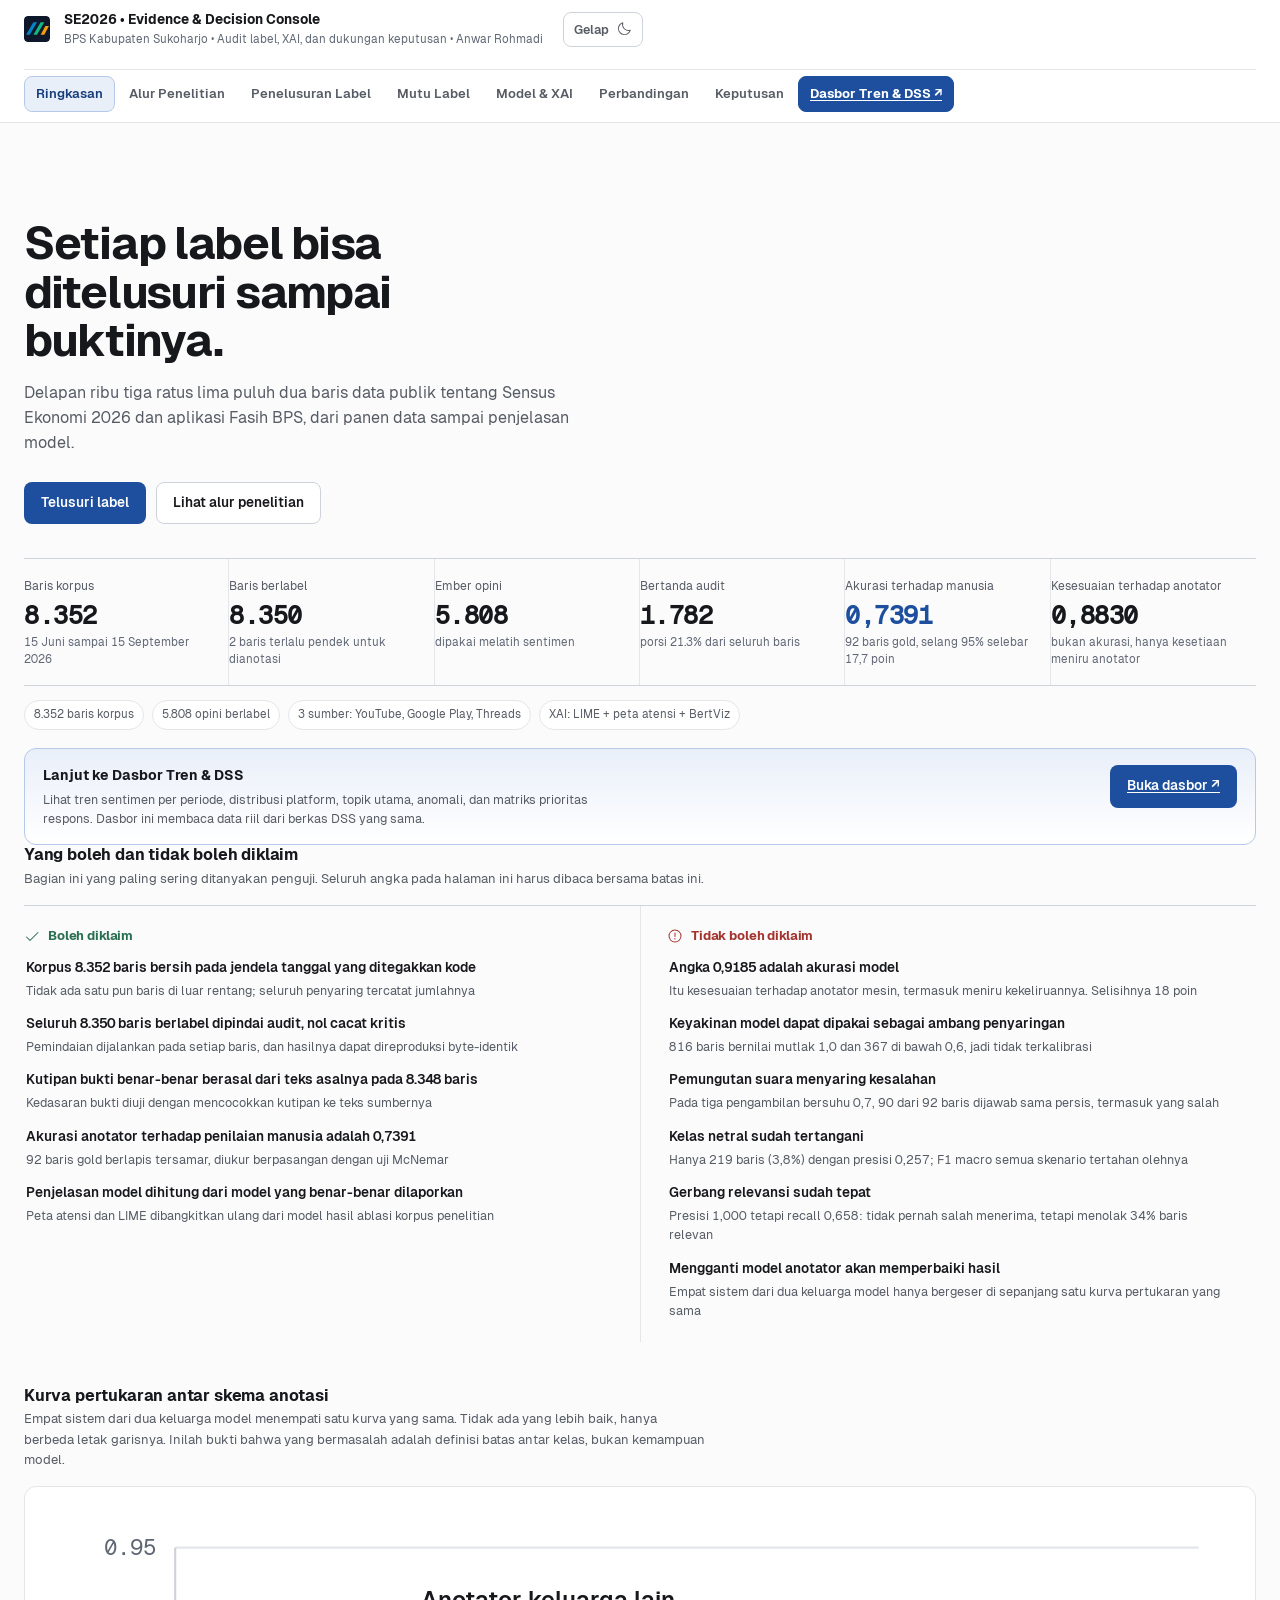
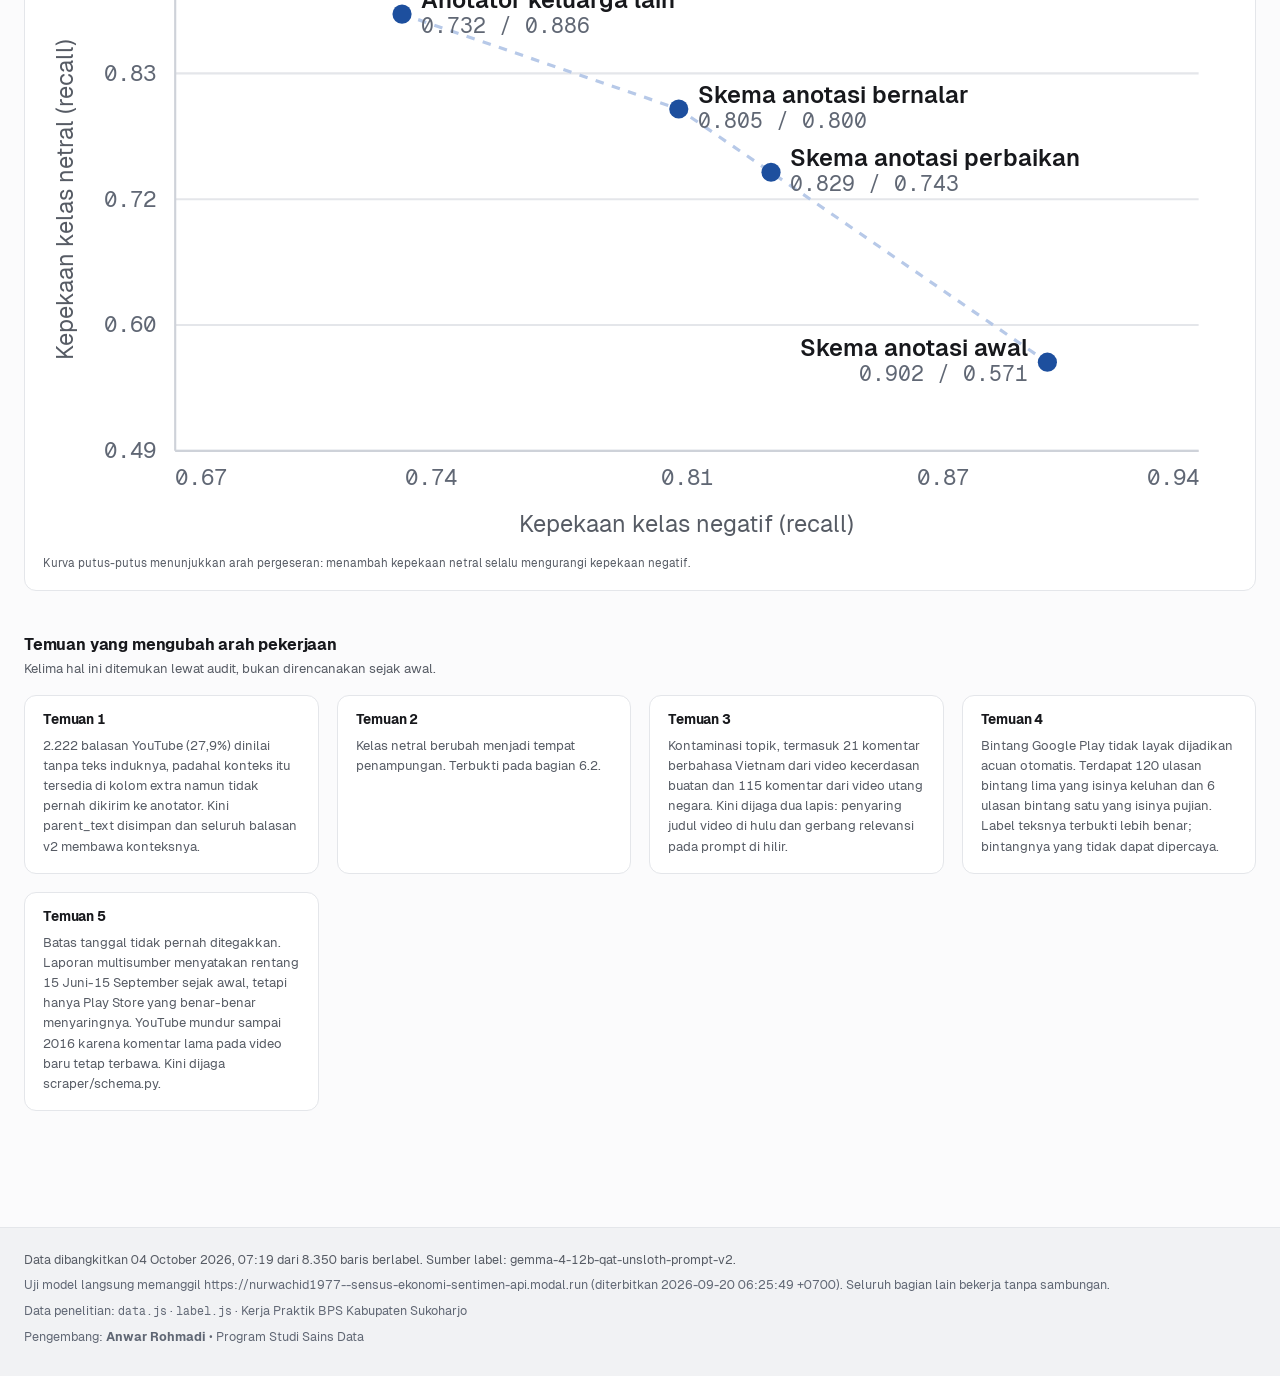
==== commit 214ee706: "feat(dss): sinkronisasi DSS terkini, hapus heatmap, sematkan logo SVG asli BPS/platform, rilis live " ====
--- a/dashboard_web/index.html
+++ b/dashboard_web/index.html
@@ -12,7 +12,12 @@
 <header class="kepala">
   <div class="kepala-dalam">
     <div class="merek">
-      <span class="merek-tanda" aria-hidden="true">SE</span>
+      <svg width="26" height="26" viewBox="0 0 100 100" fill="none" xmlns="http://www.w3.org/2000/svg" style="border-radius:4px; vertical-align:middle; margin-right:4px;">
+        <rect width="100" height="100" rx="14" fill="#0f172a"/>
+        <path d="M22 72L50 24H36L8 72H22Z" fill="#0284c7"/>
+        <path d="M50 72L78 24H64L36 72H50Z" fill="#10b981"/>
+        <path d="M78 72L96 38H82L64 72H78Z" fill="#f59e0b"/>
+      </svg>
       <span class="merek-teks">
         <strong>SE2026 • Evidence &amp; Decision Console</strong>
         <small>BPS Kabupaten Sukoharjo • Audit label, XAI, dan dukungan keputusan • Anwar Rohmadi</small>
--- a/dashboard_web/gaya.css
+++ b/dashboard_web/gaya.css
@@ -1170,3 +1170,21 @@
   .uji-hitung { margin-left: 0; width: 100%; }
 }
 
+
+/* === SE2026 UI refresh: unified evidence console === */
+.kepala-dalam{position:relative;flex-wrap:wrap;min-height:66px;height:auto;padding-top:10px;padding-bottom:10px}
+.merek{flex:0 0 auto}
+.tab{order:3;flex:1 1 100%;margin-left:0;padding-top:6px;border-top:1px solid var(--garis);scroll-snap-type:x proximity}
+.tab-tombol{scroll-snap-align:start}
+.tab-tombol.dss-nav{background:var(--aksen);color:#fff;border-color:var(--aksen);font-weight:650}
+.tab-tombol.dss-nav:hover{background:var(--aksen-kuat);color:#fff}
+.status-strip{display:grid;grid-template-columns:repeat(4,minmax(0,1fr));gap:10px;margin:0 0 28px}
+.status-chip{border:1px solid var(--garis);background:var(--latar-naik);border-radius:var(--r-kendali);padding:10px 12px;box-shadow:var(--bayang)}
+.status-chip small{display:block;color:var(--tinta-samar);font-size:11px;margin-bottom:3px}
+.status-chip strong{font-family:var(--mono);font-size:14px}
+.konteks-ringkas{display:flex;gap:8px;flex-wrap:wrap;margin-top:14px}
+.konteks-ringkas span{font-size:11.5px;padding:5px 9px;border:1px solid var(--garis);border-radius:999px;color:var(--tinta-lemah);background:var(--latar-naik)}
+.dss-teaser{margin:18px 0 0;border:1px solid var(--aksen-garis);background:linear-gradient(180deg,var(--aksen-lemah),var(--latar-naik));border-radius:var(--r-panel);padding:16px 18px;display:flex;gap:14px;align-items:flex-start;justify-content:space-between}
+.dss-teaser strong{display:block;margin-bottom:3px}.dss-teaser p{color:var(--tinta-lemah);font-size:12.5px;max-width:72ch}.dss-teaser a{flex:none}
+@media (max-width:900px){.status-strip{grid-template-columns:repeat(2,minmax(0,1fr))}.kepala-dalam{padding-left:14px;padding-right:14px}.panel{padding-left:16px;padding-right:16px}.dss-teaser{flex-direction:column}}
+@media (max-width:620px){.status-strip{grid-template-columns:1fr}.merek-teks strong,.merek-teks small{white-space:normal}.tombol-tema{margin-left:auto}.pembuka{padding-top:38px}}
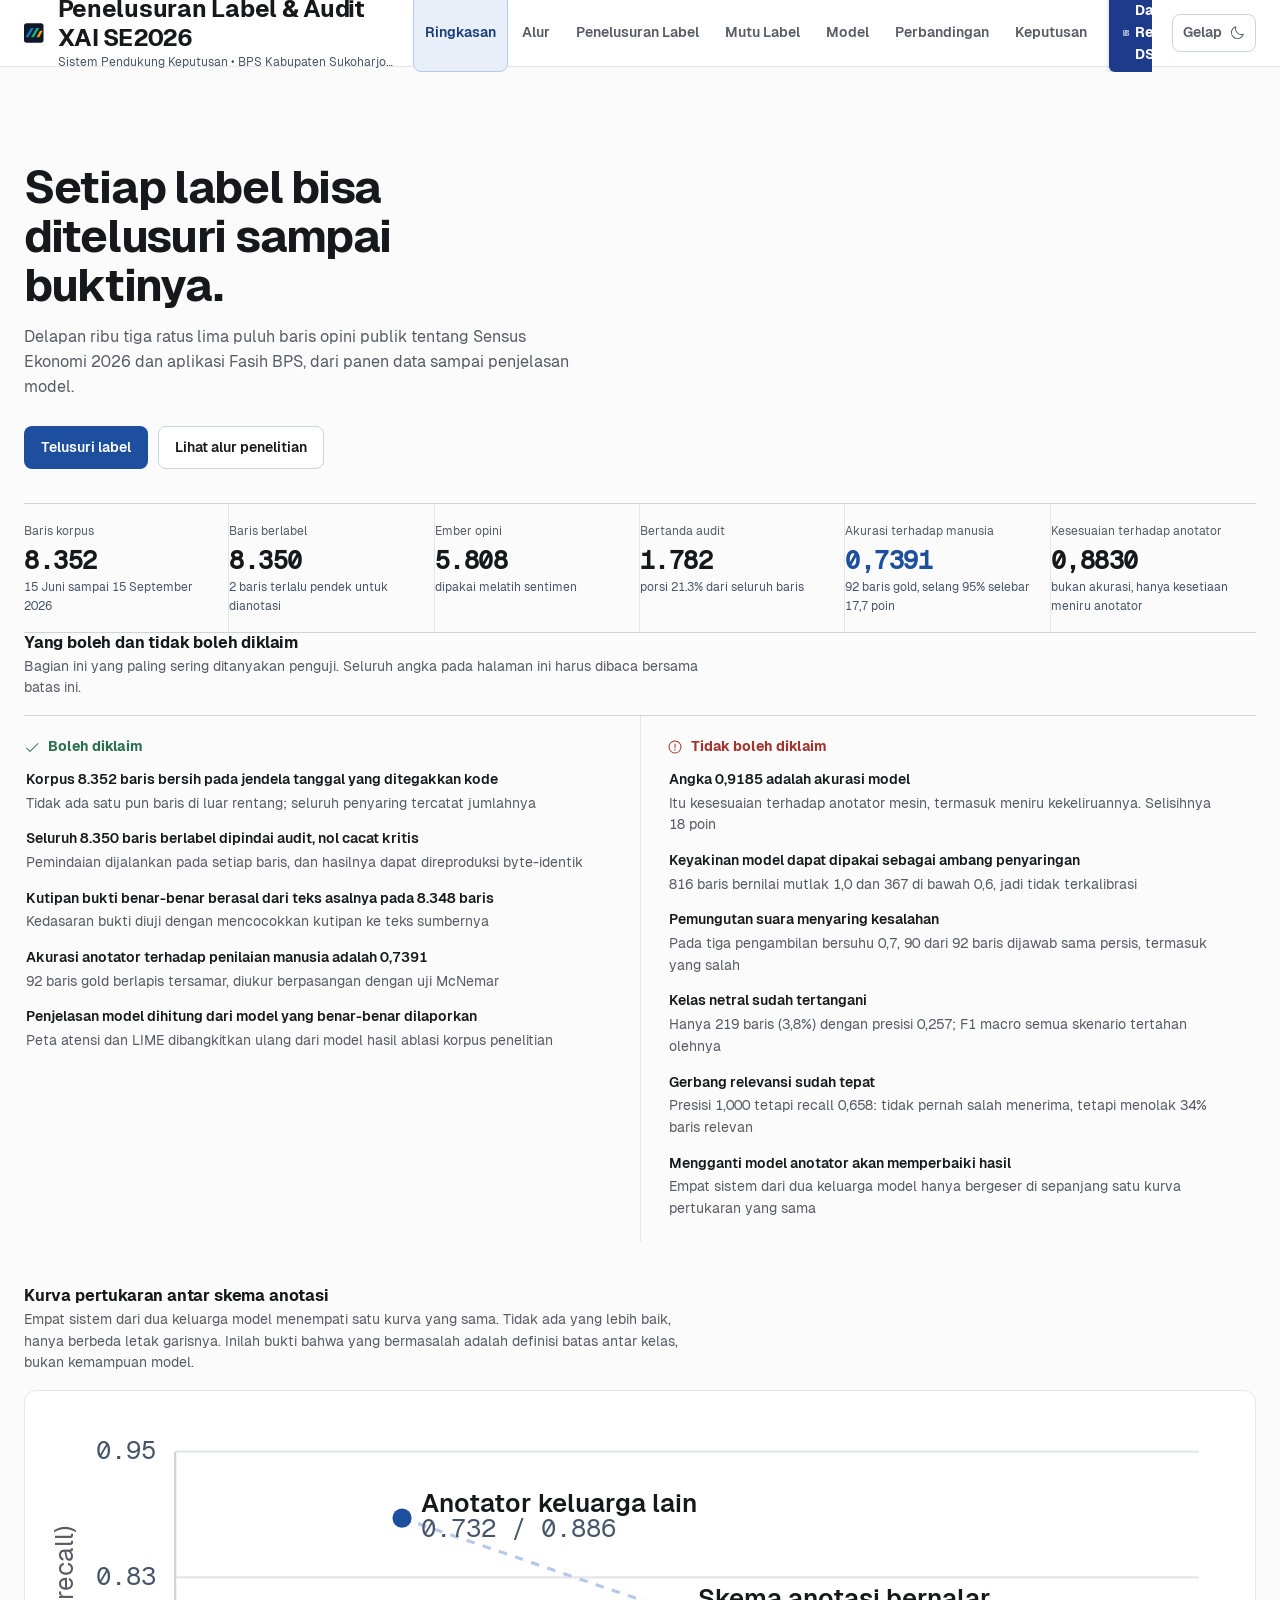
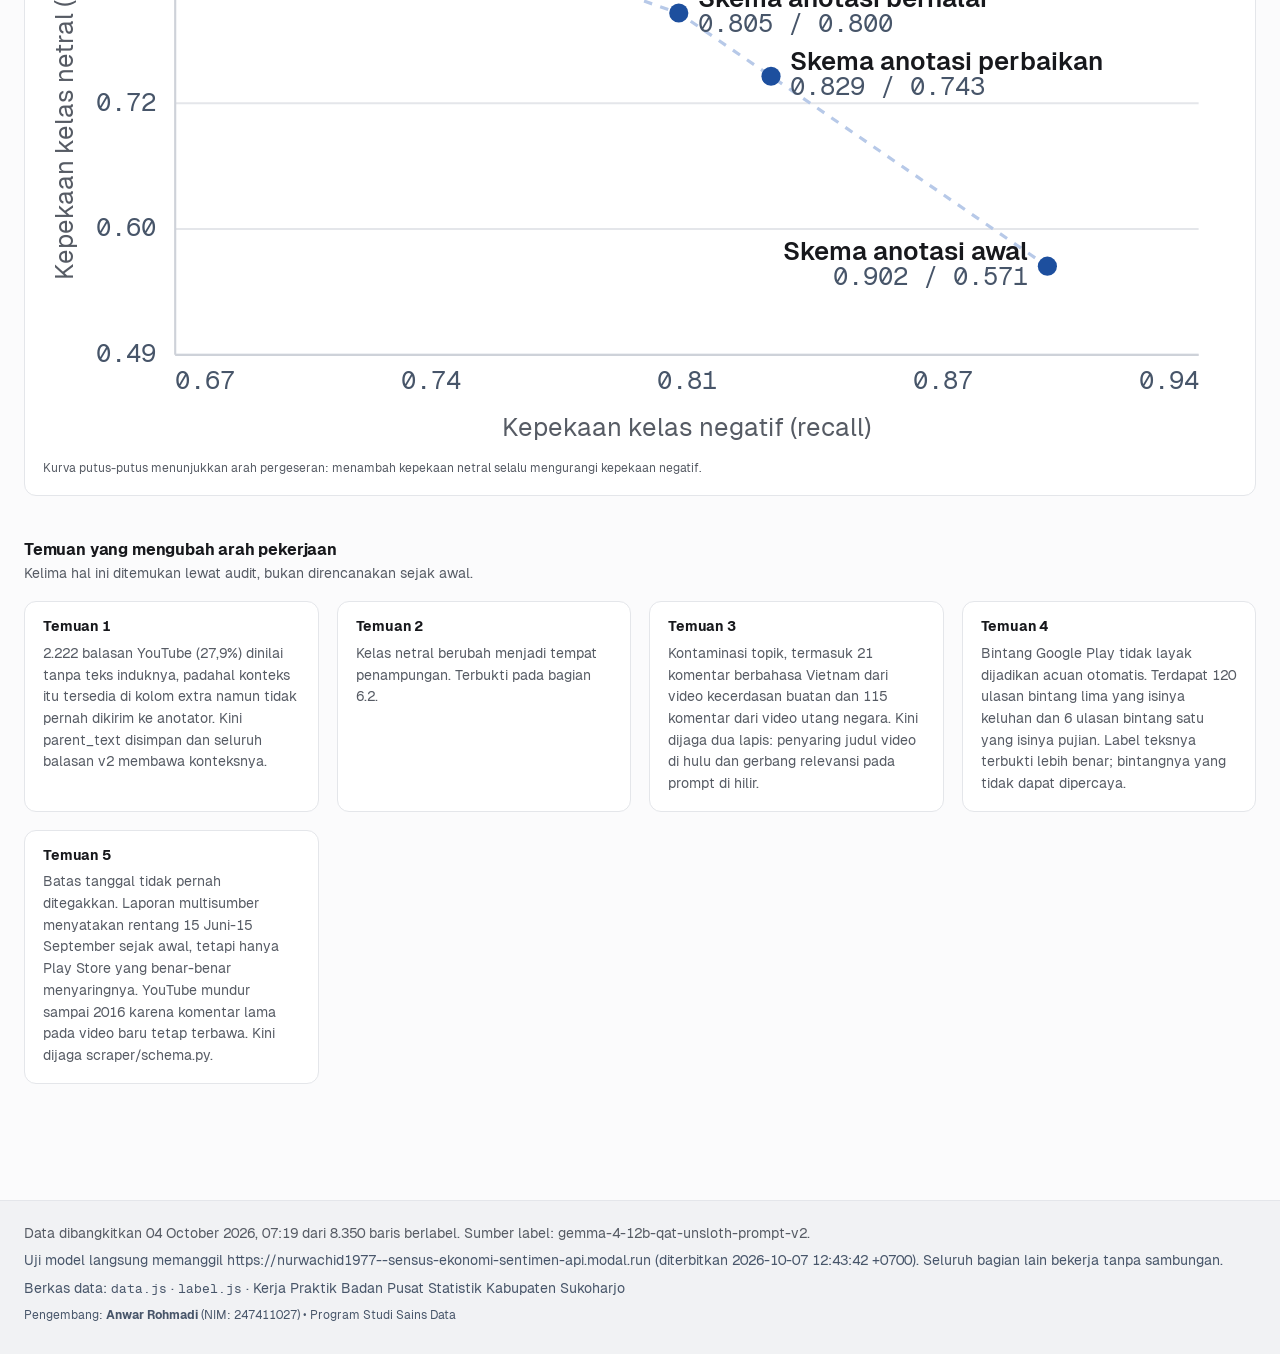
==== commit 69f3842c: "feat(dss): sinkronisasi deploy Modal tri-model dan perbaikan audit visual UI (0 anti-patterns)" ====
--- a/dashboard_web/index.html
+++ b/dashboard_web/index.html
@@ -3,12 +3,13 @@
 <head>
 <meta charset="utf-8">
 <meta name="viewport" content="width=device-width, initial-scale=1">
-<title>SE2026 • Evidence & Decision Console BPS Sukoharjo</title>
-<meta name="description" content="Konsol penelitian untuk menelusuri label sentimen SE2026, mengaudit mutu label, memeriksa XAI, dan membuka dasbor tren serta rekomendasi.">
+<title>Penelusuran Label Sentimen SE2026 &amp; Fasih BPS</title>
+<meta name="description" content="Web decision support penelitian analisis sentimen Sensus Ekonomi 2026 dan aplikasi Fasih BPS. Seluruh label dapat ditelusuri sampai bukti, alasan, dan penjelasan modelnya.">
 <link rel="stylesheet" href="gaya.css">
 </head>
 <body>
 <a class="lewati" href="#utama">Lewati ke isi utama</a>
+
 <header class="kepala">
   <div class="kepala-dalam">
     <div class="merek">
@@ -19,27 +20,34 @@
         <path d="M78 72L96 38H82L64 72H78Z" fill="#f59e0b"/>
       </svg>
       <span class="merek-teks">
-        <strong>SE2026 • Evidence &amp; Decision Console</strong>
-        <small>BPS Kabupaten Sukoharjo • Audit label, XAI, dan dukungan keputusan • Anwar Rohmadi</small>
+        <h1 style="font-size:24px; font-weight:700; margin:0; line-height:1.2; display:inline;">Penelusuran Label &amp; Audit XAI SE2026</h1>
+        <small style="display:block;">Sistem Pendukung Keputusan • BPS Kabupaten Sukoharjo • Anwar Rohmadi</small>
       </span>
     </div>
+
     <nav class="tab" id="tab" aria-label="Bagian laporan">
       <button type="button" class="tab-tombol" data-panel="ringkasan" aria-current="page">Ringkasan</button>
-      <button type="button" class="tab-tombol" data-panel="alur">Alur Penelitian</button>
+      <button type="button" class="tab-tombol" data-panel="alur">Alur</button>
       <button type="button" class="tab-tombol" data-panel="label">Penelusuran Label</button>
       <button type="button" class="tab-tombol" data-panel="mutu">Mutu Label</button>
-      <button type="button" class="tab-tombol" data-panel="model">Model &amp; XAI</button>
+      <button type="button" class="tab-tombol" data-panel="model">Model</button>
       <button type="button" class="tab-tombol" data-panel="banding">Perbandingan</button>
       <button type="button" class="tab-tombol" data-panel="keputusan">Keputusan</button>
-      <a href="dss_trendline.html" class="tab-tombol dss-nav" aria-label="Buka dasbor tren dan rekomendasi DSS">Dasbor Tren &amp; DSS ↗</a>
+      <a href="dss_trendline.html" class="tombol-dss-link"><svg width="14" height="14" viewBox="0 0 24 24" fill="none" stroke="currentColor" stroke-width="2.5" stroke-linecap="round" stroke-linejoin="round" style="display:inline-block; vertical-align:middle;"><rect x="3" y="3" width="7" height="9"></rect><rect x="14" y="3" width="7" height="5"></rect><rect x="14" y="12" width="7" height="9"></rect><rect x="3" y="16" width="7" height="5"></rect></svg> Dasbor Tren &amp; Rekomendasi DSS</a>
     </nav>
+
     <button type="button" class="tombol-tema" id="tombol-tema" aria-pressed="false">
-      <span class="tema-teks">Gelap</span><span class="ikon" id="ikon-tema" aria-hidden="true"></span>
+      <span class="tema-teks">Gelap</span>
+      <span class="ikon" id="ikon-tema" aria-hidden="true"></span>
     </button>
   </div>
 </header>
+
 <main id="utama" tabindex="-1">
-  <noscript><p class="catatan-kosong">Halaman ini memerlukan JavaScript untuk membaca data penelitian.</p></noscript>
+  <noscript>
+    <p class="catatan-kosong">Halaman ini memerlukan JavaScript untuk membaca berkas data di sebelahnya.</p>
+  </noscript>
+
   <section class="panel" id="panel-ringkasan" data-panel="ringkasan" aria-labelledby="judul-ringkasan"></section>
   <section class="panel" id="panel-alur" data-panel="alur" aria-labelledby="judul-alur" hidden></section>
   <section class="panel" id="panel-label" data-panel="label" aria-labelledby="judul-label" hidden></section>
@@ -48,25 +56,35 @@
   <section class="panel" id="panel-banding" data-panel="banding" aria-labelledby="judul-banding" hidden></section>
   <section class="panel" id="panel-keputusan" data-panel="keputusan" aria-labelledby="judul-keputusan" hidden></section>
 </main>
+
 <footer class="kaki">
   <div class="kaki-dalam">
     <p id="kaki-keterangan"></p>
     <p id="kaki-capaian" class="kaki-berkas"></p>
-    <p class="kaki-berkas">Data penelitian: <code>data.js</code> · <code>label.js</code> · Kerja Praktik BPS Kabupaten Sukoharjo</p>
-    <p class="kaki-berkas">Pengembang: <strong>Anwar Rohmadi</strong> • Program Studi Sains Data</p>
+    <p class="kaki-berkas">Berkas data: <code>data.js</code> · <code>label.js</code> · Kerja Praktik Badan Pusat Statistik Kabupaten Sukoharjo</p>
+    <p style="margin-top:6px; font-size:12px; color:var(--tinta-samar, #475569);">Pengembang: <strong>Anwar Rohmadi</strong> (NIM: 247411027) • Program Studi Sains Data</p>
   </div>
 </footer>
+
 <div class="tabir" id="tabir" hidden></div>
+
 <aside class="laci" id="laci" aria-label="Rincian baris" hidden>
   <div class="laci-kepala">
-    <div><h2 id="laci-judul">Rincian baris</h2><p class="laci-uid" id="laci-uid"></p></div>
-    <button type="button" class="tombol-tutup" id="tombol-tutup" aria-label="Tutup rincian"><span class="ikon" id="ikon-tutup" aria-hidden="true"></span><span>Tutup</span></button>
+    <div>
+      <h2 id="laci-judul">Rincian baris</h2>
+      <p class="laci-uid" id="laci-uid"></p>
+    </div>
+    <button type="button" class="tombol-tutup" id="tombol-tutup" aria-label="Tutup rincian">
+      <span class="ikon" id="ikon-tutup" aria-hidden="true"></span>
+      <span>Tutup</span>
+    </button>
   </div>
   <div class="laci-isi" id="laci-isi"></div>
 </aside>
+
 <script src="data.js"></script>
 <script src="label.js"></script>
 <script src="konfigurasi.js"></script>
 <script src="app.js"></script>
 </body>
-</html>+</html>
--- a/dashboard_web/gaya.css
+++ b/dashboard_web/gaya.css
@@ -16,42 +16,42 @@
    apa pun, sehingga memanggil penyedia font pihak ketiga akan melanggar janji
    itu. Bila berkasnya tidak ada, tumpukan sistem pada --font tetap dipakai. */
 @font-face {
-  font-family: "Geist";
+  font-family: "BPS Sans";
   src: url("aset/font/Geist-Regular.woff2") format("woff2");
   font-weight: 400;
   font-style: normal;
   font-display: swap;
 }
 @font-face {
-  font-family: "Geist";
+  font-family: "BPS Sans";
   src: url("aset/font/Geist-Medium.woff2") format("woff2");
   font-weight: 500;
   font-style: normal;
   font-display: swap;
 }
 @font-face {
-  font-family: "Geist";
+  font-family: "BPS Sans";
   src: url("aset/font/Geist-SemiBold.woff2") format("woff2");
   font-weight: 600;
   font-style: normal;
   font-display: swap;
 }
 @font-face {
-  font-family: "Geist";
+  font-family: "BPS Sans";
   src: url("aset/font/Geist-Bold.woff2") format("woff2");
   font-weight: 700;
   font-style: normal;
   font-display: swap;
 }
 @font-face {
-  font-family: "Geist Mono";
+  font-family: "BPS Mono";
   src: url("aset/font/GeistMono-Regular.woff2") format("woff2");
   font-weight: 400;
   font-style: normal;
   font-display: swap;
 }
 @font-face {
-  font-family: "Geist Mono";
+  font-family: "BPS Mono";
   src: url("aset/font/GeistMono-Medium.woff2") format("woff2");
   font-weight: 500;
   font-style: normal;
@@ -70,7 +70,7 @@
   /* Teks samar banyak dipakai pada ukuran 11 sampai 12 piksel, sehingga ambang
      kontrasnya 4,5:1, bukan 3:1. Nilainya digelapkan sampai lulus terhadap
      permukaan paling gelap yang ditempatinya, yaitu --latar-turun. */
-  --tinta-samar: #606774;
+  --tinta-samar: #475569;
 
   --aksen: #1d4f9e;
   --aksen-kuat: #163c79;
@@ -92,8 +92,8 @@
 
   --bayang: 0 1px 2px rgba(23, 24, 28, .05), 0 10px 24px -18px rgba(23, 24, 28, .3);
 
-  --font: "Geist", ui-sans-serif, "Segoe UI Variable Text", "Segoe UI", system-ui, -apple-system, "Helvetica Neue", Arial, sans-serif;
-  --mono: "Geist Mono", ui-monospace, "Cascadia Mono", "Cascadia Code", Consolas, "SF Mono", Menlo, monospace;
+  --font: "BPS Sans", ui-sans-serif, "Segoe UI Variable Text", "Segoe UI", system-ui, -apple-system, sans-serif;
+  --mono: "BPS Mono", ui-monospace, "Cascadia Mono", Consolas, monospace;
 
   --lebar: 1400px;
   --kepala-tinggi: 66px;
@@ -145,6 +145,7 @@
 }
 
 h1, h2, h3, h4 { margin: 0; font-weight: 650; line-height: 1.2; letter-spacing: -0.011em; }
+h1 { font-size: 32px; }
 p { margin: 0; }
 a { color: var(--aksen); text-underline-offset: 2px; }
 code, .mono { font-family: var(--mono); font-size: .92em; }
@@ -212,8 +213,8 @@
 [data-tema="gelap"] .merek-tanda { color: #10131a; background: var(--aksen-kuat); }
 
 .merek-teks { display: flex; flex-direction: column; min-width: 0; }
-.merek-teks strong { font-size: 13.5px; font-weight: 650; white-space: nowrap; }
-.merek-teks small { font-size: 11.5px; color: var(--tinta-samar); white-space: nowrap; overflow: hidden; text-overflow: ellipsis; }
+.merek-teks strong { font-size: 14px; font-weight: 650; white-space: nowrap; }
+.merek-teks small { font-size: 12px; color: var(--tinta-samar); white-space: nowrap; overflow: hidden; text-overflow: ellipsis; }
 
 .tab { display: flex; gap: 2px; margin-left: auto; overflow-x: auto; scrollbar-width: none; }
 .tab::-webkit-scrollbar { display: none; }
@@ -224,7 +225,7 @@
   background: none;
   color: var(--tinta-lemah);
   font: inherit;
-  font-size: 13px;
+  font-size: 14px;
   font-weight: 550;
   padding: 7px 11px;
   border-radius: var(--r-kendali);
@@ -246,7 +247,7 @@
   background: var(--latar-naik);
   color: var(--tinta-lemah);
   font: inherit;
-  font-size: 12.5px;
+  font-size: 14px;
   font-weight: 550;
   border-radius: var(--r-kendali);
   padding: 7px 10px;
@@ -285,7 +286,7 @@
 }
 .blok > .ket {
   color: var(--tinta-lemah);
-  font-size: 13px;
+  font-size: 14px;
   margin-bottom: 16px;
   max-width: 76ch;
 }
@@ -304,6 +305,7 @@
 
 .pembuka { padding: 56px 0 34px; max-width: 62ch; }
 .pembuka h1 {
+  font-size: 32px;
   font-size: clamp(30px, 4.4vw, 46px);
   line-height: 1.06;
   letter-spacing: -0.028em;
@@ -319,7 +321,7 @@
 .tombol {
   appearance: none;
   font: inherit;
-  font-size: 13.5px;
+  font-size: 14px;
   font-weight: 600;
   border-radius: var(--r-kendali);
   padding: 10px 16px;
@@ -344,7 +346,7 @@
 }
 .tombol-samar:hover { border-color: var(--aksen-garis); color: var(--aksen-kuat); }
 
-.tombol-kecil { font-size: 12.5px; padding: 6px 10px; font-weight: 550; }
+.tombol-kecil { font-size: 14px; padding: 6px 10px; font-weight: 550; }
 
 /* --------------------------------------------------------------------------
    Deret ukuran utama
@@ -366,7 +368,7 @@
   letter-spacing: -0.02em;
   line-height: 1.1;
 }
-.ukuran .ket { font-size: 11.5px; color: var(--tinta-samar); margin-top: 4px; }
+.ukuran .ket { font-size: 12px; color: var(--tinta-samar); margin-top: 4px; }
 .ukuran.sorot .nilai { color: var(--aksen); }
 
 /* --------------------------------------------------------------------------
@@ -376,13 +378,13 @@
 .klaim { display: grid; grid-template-columns: 1fr 1fr; gap: 0; border-top: 1px solid var(--garis-kuat); }
 .klaim-kolom { padding: 22px 26px 22px 0; }
 .klaim-kolom + .klaim-kolom { padding-left: 26px; border-left: 1px solid var(--garis); }
-.klaim-kolom h4 { font-size: 13px; margin-bottom: 14px; display: flex; align-items: center; gap: 8px; }
+.klaim-kolom h4 { font-size: 14px; margin-bottom: 14px; display: flex; align-items: center; gap: 8px; }
 .klaim-kolom.ya h4 { color: var(--pos); }
 .klaim-kolom.tidak h4 { color: var(--neg); }
 .klaim-kolom ul { list-style: none; margin: 0; padding: 0; display: grid; gap: 14px; }
 .klaim-kolom li { padding-left: 2px; }
-.klaim-kolom li strong { display: block; font-weight: 600; font-size: 13.5px; }
-.klaim-kolom li span { display: block; font-size: 12.5px; color: var(--tinta-lemah); margin-top: 2px; }
+.klaim-kolom li strong { display: block; font-weight: 600; font-size: 14px; }
+.klaim-kolom li span { display: block; font-size: 14px; color: var(--tinta-lemah); margin-top: 2px; }
 
 /* --------------------------------------------------------------------------
    Alur tahap
@@ -400,13 +402,13 @@
 .tahap:hover { background: var(--latar-sel); }
 .tahap-no {
   font-family: var(--mono);
-  font-size: 13px;
+  font-size: 14px;
   color: var(--tinta-samar);
   padding-top: 2px;
 }
-.tahap-isi h4 { font-size: 15px; margin-bottom: 3px; }
-.tahap-isi p.ringkas { color: var(--tinta-lemah); font-size: 13px; }
-.tahap-isi ul { margin: 12px 0 0; padding-left: 17px; color: var(--tinta-lemah); font-size: 12.5px; display: grid; gap: 5px; }
+.tahap-isi h4 { font-size: 16px; margin-bottom: 3px; }
+.tahap-isi p.ringkas { color: var(--tinta-lemah); font-size: 14px; }
+.tahap-isi ul { margin: 12px 0 0; padding-left: 17px; color: var(--tinta-lemah); font-size: 14px; display: grid; gap: 5px; }
 .tahap-isi ul li::marker { color: var(--tinta-samar); }
 .tahap-sisi { display: flex; flex-direction: column; gap: 8px; }
 .tahap-angka { display: flex; flex-wrap: wrap; gap: 6px; }
@@ -415,17 +417,16 @@
   background: var(--latar-naik);
   border-radius: var(--r-penanda);
   padding: 4px 8px;
-  font-size: 11.5px;
-  color: var(--tinta-lemah);
-}
-.tahap-angka .pil b { font-family: var(--mono); color: var(--tinta); font-weight: 600; }
+  font-size: 12px;
+  color: var(--tinta-lemah);
+}
 .tahap-catatan {
   font-size: 12px;
   color: var(--tinta-lemah);
-  border-left: 2px solid var(--rel);
-  background: var(--rel-lemah);
-  padding: 7px 10px;
-  border-radius: 0 var(--r-penanda) var(--r-penanda) 0;
+  border: 1px solid var(--garis);
+  background: var(--latar-sel);
+  padding: 8px 12px;
+  border-radius: var(--r-kendali);
 }
 
 /* --------------------------------------------------------------------------
@@ -433,13 +434,13 @@
    -------------------------------------------------------------------------- */
 
 .bungkus-tabel { overflow-x: auto; border: 1px solid var(--garis); border-radius: var(--r-panel); background: var(--latar-naik); }
-table.data { width: 100%; border-collapse: collapse; font-size: 13px; }
-table.data caption { text-align: left; padding: 14px 16px 0; color: var(--tinta-lemah); font-size: 12.5px; }
+table.data { width: 100%; border-collapse: collapse; font-size: 14px; }
+table.data caption { text-align: left; padding: 14px 16px 0; color: var(--tinta-lemah); font-size: 14px; }
 table.data th, table.data td { padding: 10px 14px; text-align: left; border-bottom: 1px solid var(--garis); }
 table.data thead th {
   /* Konvensi tabel data, bukan label bagian: huruf kecil semua dan renggang
      tipis hanya pada tajuk kolom supaya angka mudah dibandingkan menurun. */
-  font-size: 11px;
+  font-size: 12px;
   font-weight: 600;
   letter-spacing: .05em;
   text-transform: uppercase;
@@ -463,7 +464,7 @@
   gap: 5px;
   border-radius: var(--r-penanda);
   padding: 2px 7px;
-  font-size: 11.5px;
+  font-size: 12px;
   font-weight: 600;
   line-height: 1.7;
   white-space: nowrap;
@@ -494,10 +495,10 @@
   border-bottom: 0;
 }
 .kolom-saring { display: flex; flex-direction: column; gap: 5px; min-width: 0; }
-.kolom-saring label { font-size: 11.5px; color: var(--tinta-lemah); font-weight: 550; }
+.kolom-saring label { font-size: 12px; color: var(--tinta-lemah); font-weight: 550; }
 .kolom-saring input, .kolom-saring select {
   font: inherit;
-  font-size: 13px;
+  font-size: 14px;
   color: var(--tinta);
   background: var(--latar-naik);
   border: 1px solid var(--garis-kuat);
@@ -540,7 +541,7 @@
   border: 1px solid var(--garis);
   border-top: 0;
   border-bottom: 1px solid var(--garis);
-  font-size: 12.5px;
+  font-size: 14px;
   color: var(--tinta-lemah);
   flex-wrap: wrap;
 }
@@ -586,19 +587,19 @@
 .baris-label:hover { background: var(--latar-sel); }
 .baris-label[aria-current="true"] { background: var(--aksen-lemah); }
 .baris-label .teks {
-  font-size: 13px;
+  font-size: 14px;
   overflow: hidden;
   text-overflow: ellipsis;
   white-space: nowrap;
 }
-.baris-label .meta { display: flex; align-items: center; gap: 6px; font-size: 11.5px; color: var(--tinta-samar); }
+.baris-label .meta { display: flex; align-items: center; gap: 6px; font-size: 12px; color: var(--tinta-samar); }
 .baris-label .ya { font-family: var(--mono); font-size: 12px; color: var(--tinta-lemah); text-align: right; }
 .baris-label .tanda { display: flex; gap: 4px; justify-content: flex-end; }
 .titik { width: 7px; height: 7px; border-radius: 50%; display: block; flex: none; }
 .titik.audit { background: var(--rel); }
 .titik.gold { background: var(--aksen); }
 .titik.xai { background: var(--pos); }
-.kosong { padding: 40px 16px; text-align: center; color: var(--tinta-samar); font-size: 13px; }
+.kosong { padding: 40px 16px; text-align: center; color: var(--tinta-samar); font-size: 14px; }
 
 /* --------------------------------------------------------------------------
    Matriks konfusi
@@ -629,11 +630,11 @@
   color: var(--tinta-lemah);
   border-bottom: 1px solid var(--garis);
 }
-.matriks-kartu figcaption b { display: block; color: var(--tinta); font-size: 13px; margin-bottom: 2px; }
+.matriks-kartu figcaption b { display: block; color: var(--tinta); font-size: 14px; margin-bottom: 2px; }
 
 .matriks-bungkus { overflow-x: auto; }
 
-table.matriks { width: 100%; border-collapse: collapse; font-size: 12.5px; }
+table.matriks { width: 100%; border-collapse: collapse; font-size: 14px; }
 table.matriks th, table.matriks td {
   padding: 6px 9px;
   text-align: right;
@@ -641,7 +642,7 @@
   font-variant-numeric: tabular-nums;
 }
 table.matriks thead th {
-  font-size: 10px;
+  font-size: 12px;
   font-weight: 600;
   letter-spacing: .04em;
   text-transform: uppercase;
@@ -662,7 +663,7 @@
 table.matriks td.sel.nol { color: var(--tinta-samar); }
 table.matriks td.jumlah, table.matriks tfoot td { color: var(--tinta-samar); }
 table.matriks tbody tr + tr td { border-top: 1px solid var(--garis); }
-table.matriks tfoot td { border-top: 1px solid var(--garis-kuat); font-size: 11.5px; }
+table.matriks tfoot td { border-top: 1px solid var(--garis-kuat); font-size: 12px; }
 
 /* --------------------------------------------------------------------------
    Laci rincian
@@ -704,13 +705,13 @@
   padding: 18px 20px 14px;
   border-bottom: 1px solid var(--garis);
 }
-.laci-kepala h2 { font-size: 15px; }
-.laci-uid { font-family: var(--mono); font-size: 11px; color: var(--tinta-samar); margin-top: 3px; word-break: break-all; }
+.laci-kepala h2 { font-size: 16px; }
+.laci-uid { font-family: var(--mono); font-size: 12px; color: var(--tinta-samar); margin-top: 3px; word-break: break-all; }
 
 .tombol-tutup {
   appearance: none;
   font: inherit;
-  font-size: 12.5px;
+  font-size: 14px;
   font-weight: 550;
   border: 1px solid var(--garis-kuat);
   background: var(--latar-naik);
@@ -728,7 +729,7 @@
 .laci-isi { overflow-y: auto; padding: 18px 20px 40px; display: grid; gap: 22px; }
 
 .bagian-laci > h3 {
-  font-size: 11.5px;
+  font-size: 12px;
   font-weight: 600;
   letter-spacing: .05em;
   text-transform: uppercase;
@@ -753,26 +754,26 @@
   border-left: 2px solid var(--garis-kuat);
   padding: 2px 0 2px 12px;
   color: var(--tinta-lemah);
-  font-size: 13px;
-}
-.konteks .nama { font-size: 11.5px; color: var(--tinta-samar); display: block; margin-bottom: 2px; }
+  font-size: 14px;
+}
+.konteks .nama { font-size: 12px; color: var(--tinta-samar); display: block; margin-bottom: 2px; }
 
 .kutipan {
   border: 1px solid var(--garis);
   background: var(--latar-sel);
   border-radius: var(--r-kendali);
   padding: 10px 12px;
-  font-size: 13px;
+  font-size: 14px;
   display: grid;
   gap: 8px;
 }
-.kutipan .label { font-size: 11.5px; color: var(--tinta-samar); display: block; margin-bottom: 3px; }
-.kutipan .isi { font-size: 13px; }
+.kutipan .label { font-size: 12px; color: var(--tinta-samar); display: block; margin-bottom: 3px; }
+.kutipan .isi { font-size: 14px; }
 
 .petak-kunci { display: grid; grid-template-columns: repeat(2, minmax(0, 1fr)); gap: 1px; background: var(--garis); border: 1px solid var(--garis); border-radius: var(--r-kendali); overflow: hidden; }
 .petak-kunci div { background: var(--latar-naik); padding: 9px 11px; }
-.petak-kunci .k { font-size: 11px; color: var(--tinta-samar); }
-.petak-kunci .v { font-size: 13px; font-weight: 550; }
+.petak-kunci .k { font-size: 12px; color: var(--tinta-samar); }
+.petak-kunci .v { font-size: 14px; font-weight: 550; }
 .petak-kunci .v.mono { font-family: var(--mono); }
 
 /* --------------------------------------------------------------------------
@@ -788,7 +789,7 @@
   font-size: 12px;
 }
 .batang-baris .tok { font-family: var(--mono); overflow: hidden; text-overflow: ellipsis; white-space: nowrap; }
-.batang-baris .nil { font-family: var(--mono); text-align: right; font-size: 11.5px; color: var(--tinta-lemah); }
+.batang-baris .nil { font-family: var(--mono); text-align: right; font-size: 12px; color: var(--tinta-lemah); }
 .batang-rel { position: relative; height: 14px; border-left: 1px solid var(--garis-kuat); }
 /* Batang digambar dari garis nol, tanpa jalur latar, supaya arah dan besarnya
    dapat dibandingkan tanpa menambah derau visual. */
@@ -797,7 +798,7 @@
 .batang-rel i.n { background: var(--neg); }
 .batang-rel i.a { background: var(--aksen); }
 
-.legenda { display: flex; gap: 14px; flex-wrap: wrap; font-size: 11.5px; color: var(--tinta-lemah); margin-top: 10px; }
+.legenda { display: flex; gap: 14px; flex-wrap: wrap; font-size: 12px; color: var(--tinta-lemah); margin-top: 10px; }
 .legenda span { display: inline-flex; align-items: center; gap: 5px; }
 
 /* --------------------------------------------------------------------------
@@ -808,12 +809,12 @@
 .kurva { width: 100%; height: auto; display: block; overflow: visible; }
 .kurva .kisi { stroke: var(--garis); stroke-width: 1; }
 .kurva .sumbu { stroke: var(--garis-kuat); stroke-width: 1; }
-.kurva .tanda-sumbu { fill: var(--tinta-samar); font-size: 10.5px; font-family: var(--mono); }
-.kurva .judul-sumbu { fill: var(--tinta-lemah); font-size: 11px; }
+.kurva .tanda-sumbu { fill: var(--tinta-samar); font-size: 12px; font-family: var(--mono); }
+.kurva .judul-sumbu { fill: var(--tinta-lemah); font-size: 12px; }
 .kurva .jejak { stroke: var(--aksen-garis); stroke-width: 1.5; stroke-dasharray: 4 4; fill: none; }
 .kurva .titik { fill: var(--aksen); }
-.kurva .label-titik { fill: var(--tinta); font-size: 11px; font-weight: 600; }
-.kurva .nilai-titik { fill: var(--tinta-samar); font-size: 10px; font-family: var(--mono); }
+.kurva .label-titik { fill: var(--tinta); font-size: 12px; font-weight: 600; }
+.kurva .nilai-titik { fill: var(--tinta-samar); font-size: 12px; font-family: var(--mono); }
 
 /* --------------------------------------------------------------------------
    Kartu artefak dan gambar
@@ -827,8 +828,8 @@
   overflow: hidden;
 }
 .gambar-kartu img { display: block; width: 100%; height: auto; background: var(--latar-turun); }
-.gambar-kartu figcaption { padding: 12px 14px; font-size: 12.5px; color: var(--tinta-lemah); border-top: 1px solid var(--garis); }
-.gambar-kartu figcaption b { display: block; color: var(--tinta); font-size: 13px; margin-bottom: 2px; }
+.gambar-kartu figcaption { padding: 12px 14px; font-size: 14px; color: var(--tinta-lemah); border-top: 1px solid var(--garis); }
+.gambar-kartu figcaption b { display: block; color: var(--tinta); font-size: 14px; margin-bottom: 2px; }
 
 .grid-dua { display: grid; grid-template-columns: repeat(auto-fit, minmax(280px, 1fr)); gap: 18px; }
 
@@ -838,22 +839,22 @@
   background: var(--latar-naik);
   padding: 16px 18px;
 }
-.kotak h4 { font-size: 13.5px; margin-bottom: 8px; }
-.kotak p, .kotak li { font-size: 13px; color: var(--tinta-lemah); }
+.kotak h4 { font-size: 14px; margin-bottom: 8px; }
+.kotak p, .kotak li { font-size: 14px; color: var(--tinta-lemah); }
 .kotak ul { margin: 0; padding-left: 17px; display: grid; gap: 6px; }
 
 .daftar-keputusan { display: grid; gap: 1px; background: var(--garis); border: 1px solid var(--garis); border-radius: var(--r-panel); overflow: hidden; }
 .keputusan-baris { background: var(--latar-naik); padding: 14px 16px; display: grid; grid-template-columns: 52px 1fr; gap: 14px; }
 .keputusan-baris .kode { font-family: var(--mono); font-size: 12px; color: var(--aksen-kuat); font-weight: 600; }
-.keputusan-baris .isi { font-size: 13.5px; }
-.keputusan-baris .alasan { font-size: 12.5px; color: var(--tinta-lemah); margin-top: 3px; }
+.keputusan-baris .isi { font-size: 14px; }
+.keputusan-baris .alasan { font-size: 14px; color: var(--tinta-lemah); margin-top: 3px; }
 
 .daftar-terbuka { display: grid; gap: 10px; }
 .terbuka-baris {
   display: grid;
   grid-template-columns: 20px 1fr;
   gap: 10px;
-  font-size: 13px;
+  font-size: 14px;
   color: var(--tinta-lemah);
   align-items: start;
 }
@@ -864,7 +865,7 @@
    -------------------------------------------------------------------------- */
 
 .kaki { border-top: 1px solid var(--garis); background: var(--latar-turun); }
-.kaki-dalam { max-width: var(--lebar); margin: 0 auto; padding: 22px 24px 30px; font-size: 12.5px; color: var(--tinta-lemah); }
+.kaki-dalam { max-width: var(--lebar); margin: 0 auto; padding: 22px 24px 30px; font-size: 14px; color: var(--tinta-lemah); }
 .kaki-berkas { margin-top: 6px; color: var(--tinta-samar); }
 
 /* --------------------------------------------------------------------------
@@ -957,7 +958,7 @@
 .uji-kepala h4 { font-size: 14px; }
 .uji-kepala .capaian {
   font-family: var(--mono);
-  font-size: 11px;
+  font-size: 12px;
   color: var(--tinta-samar);
   word-break: break-all;
 }
@@ -983,7 +984,7 @@
 .uji-hitung { font-size: 12px; color: var(--tinta-samar); margin-left: auto; font-family: var(--mono); }
 
 .uji-contoh { display: flex; gap: 6px; flex-wrap: wrap; align-items: center; }
-.uji-contoh .nama { font-size: 11.5px; color: var(--tinta-samar); }
+.uji-contoh .nama { font-size: 12px; color: var(--tinta-samar); }
 .uji-contoh button {
   appearance: none;
   font: inherit;
@@ -1010,7 +1011,7 @@
   grid-template-columns: 76px 62px 1fr;
   gap: 10px;
   align-items: center;
-  font-size: 12.5px;
+  font-size: 14px;
 }
 .peluang-baris .nilai { font-family: var(--mono); text-align: right; color: var(--tinta-lemah); }
 .peluang-rel { height: 16px; border-left: 1px solid var(--garis-kuat); position: relative; }
@@ -1020,14 +1021,34 @@
 .peluang-baris.unggul .nilai { color: var(--tinta); font-weight: 600; }
 
 .uji-catatan {
-  font-size: 12.5px;
-  color: var(--tinta-lemah);
-  border-left: 2px solid var(--rel);
-  background: var(--rel-lemah);
-  padding: 9px 11px;
-  border-radius: 0 var(--r-penanda) var(--r-penanda) 0;
+  font-size: 14px;
+  color: var(--tinta-lemah);
+  border: 1px solid var(--garis);
+  background: var(--latar-sel);
+  padding: 10px 14px;
+  border-radius: var(--r-kendali);
 }
 .uji-catatan b { color: var(--tinta); }
+
+.tombol-dss-link {
+  text-decoration: none;
+  display: inline-flex;
+  align-items: center;
+  gap: 6px;
+  background: #1e3a8a;
+  color: #ffffff !important;
+  font-weight: 700;
+  border-radius: 6px;
+  padding: 6px 14px;
+  margin-left: 8px;
+  box-shadow: 0 2px 4px rgba(30, 58, 138, 0.25);
+  transition: background 0.15s ease, transform 0.15s ease;
+}
+.tombol-dss-link:hover, .tombol-dss-link:focus {
+  background: #1d4ed8 !important;
+  color: #ffffff !important;
+  transform: translateY(-1px);
+}
 
 /* Keadaan memuat berbentuk kerangka dengan bentuk yang sama seperti hasil
    akhirnya, bukan pemintal berputar yang tidak memberi tahu apa yang ditunggu. */
@@ -1058,7 +1079,7 @@
   color: var(--neg);
   border-radius: var(--r-kendali);
   padding: 11px 13px;
-  font-size: 13px;
+  font-size: 14px;
 }
 .uji-galat b { display: block; margin-bottom: 3px; }
 
@@ -1080,7 +1101,7 @@
   font-size: 12px;
 }
 .leksikal-baris .tok { font-family: var(--mono); overflow: hidden; text-overflow: ellipsis; white-space: nowrap; }
-.leksikal-baris .nil { font-family: var(--mono); text-align: right; font-size: 11.5px; color: var(--tinta-lemah); }
+.leksikal-baris .nil { font-family: var(--mono); text-align: right; font-size: 12px; color: var(--tinta-lemah); }
 .leksikal-rel { height: 14px; border-left: 1px solid var(--garis-kuat); position: relative; }
 .leksikal-rel i { position: absolute; top: 3px; height: 8px; border-radius: 2px; display: block; }
 .leksikal-rel i.p { background: var(--pos); }
@@ -1095,7 +1116,7 @@
   box-shadow: inset 0 -1px 0 color-mix(in srgb, var(--neg) 46%, transparent);
 }
 
-.kunci-warna { display: flex; gap: 16px; flex-wrap: wrap; font-size: 11.5px; color: var(--tinta-lemah); }
+.kunci-warna { display: flex; gap: 16px; flex-wrap: wrap; font-size: 12px; color: var(--tinta-lemah); }
 .kunci-warna span { display: inline-flex; align-items: center; gap: 6px; }
 .kunci-warna i { width: 22px; height: 10px; border-radius: 2px; display: block; }
 .kunci-warna i.bukti { background: color-mix(in srgb, var(--aksen) 24%, transparent); box-shadow: inset 0 -1px 0 color-mix(in srgb, var(--aksen) 50%, transparent); }
@@ -1116,7 +1137,7 @@
   grid-template-columns: minmax(120px, 190px) 1fr;
   gap: 12px;
   align-items: center;
-  font-size: 12.5px;
+  font-size: 14px;
 }
 .komposisi-baris .nama { overflow: hidden; text-overflow: ellipsis; white-space: nowrap; color: var(--tinta-lemah); }
 .komposisi-rel { display: flex; height: 18px; border-radius: 3px; overflow: hidden; }
@@ -1124,7 +1145,7 @@
 .komposisi-rel i.negatif { background: var(--neg); }
 .komposisi-rel i.netral { background: var(--net); }
 .komposisi-rel i.positif { background: var(--pos); }
-.komposisi-nilai { font-family: var(--mono); font-size: 11px; color: var(--tinta-samar); }
+.komposisi-nilai { font-family: var(--mono); font-size: 12px; color: var(--tinta-samar); }
 
 /* ==========================================================================
    Deret bulanan
@@ -1133,8 +1154,8 @@
 .bulanan { width: 100%; height: auto; display: block; overflow: visible; }
 .bulanan .kisi { stroke: var(--garis); stroke-width: 1; }
 .bulanan .sumbu { stroke: var(--garis-kuat); stroke-width: 1; }
-.bulanan .tanda { fill: var(--tinta-samar); font-size: 10.5px; font-family: var(--mono); }
-.bulanan .judul { fill: var(--tinta-lemah); font-size: 11px; }
+.bulanan .tanda { fill: var(--tinta-samar); font-size: 12px; font-family: var(--mono); }
+.bulanan .judul { fill: var(--tinta-lemah); font-size: 12px; }
 .bulanan rect.negatif { fill: var(--neg); }
 .bulanan rect.netral { fill: var(--net); }
 .bulanan rect.positif { fill: var(--pos); }
@@ -1144,25 +1165,25 @@
    Peta matriks dan kalibrasi
    ========================================================================== */
 
-.matriks-peta { width: 100%; border-collapse: collapse; font-size: 12.5px; }
+.matriks-peta { width: 100%; border-collapse: collapse; font-size: 14px; }
 .matriks-peta th, .matriks-peta td { padding: 7px 10px; text-align: center; border-bottom: 1px solid var(--garis); }
-.matriks-peta thead th { font-size: 11px; letter-spacing: .04em; text-transform: uppercase; color: var(--tinta-samar); font-weight: 600; }
-.matriks-peta tbody th { text-align: left; font-weight: 550; font-size: 12.5px; }
+.matriks-peta thead th { font-size: 12px; letter-spacing: .04em; text-transform: uppercase; color: var(--tinta-samar); font-weight: 600; }
+.matriks-peta tbody th { text-align: left; font-weight: 550; font-size: 14px; }
 .matriks-peta td { font-family: var(--mono); }
 .matriks-peta td.peta { background: color-mix(in srgb, var(--aksen) var(--kekuatan, 6%), var(--latar-naik)); }
 
 .kalibrasi { display: grid; gap: 8px; }
-.kalibrasi-baris { display: grid; grid-template-columns: 150px 1fr 96px; gap: 12px; align-items: center; font-size: 12.5px; }
+.kalibrasi-baris { display: grid; grid-template-columns: 150px 1fr 96px; gap: 12px; align-items: center; font-size: 14px; }
 .kalibrasi-rel { height: 18px; border-left: 1px solid var(--garis-kuat); position: relative; }
 .kalibrasi-rel i { position: absolute; left: 0; top: 2px; height: 14px; border-radius: 2px; background: var(--aksen); }
 .kalibrasi-rel i.kosong { background: var(--garis-kuat); }
-.kalibrasi-nilai { font-family: var(--mono); font-size: 11.5px; color: var(--tinta-lemah); text-align: right; }
+.kalibrasi-nilai { font-family: var(--mono); font-size: 12px; color: var(--tinta-lemah); text-align: right; }
 
 /* ==========================================================================
    Kesepakatan antar penilai
    ========================================================================== */
 
-.tafsir { font-size: 11.5px; color: var(--tinta-samar); }
+.tafsir { font-size: 12px; color: var(--tinta-samar); }
 
 @media (max-width: 900px) {
   .komposisi-baris { grid-template-columns: 1fr; gap: 5px; }
@@ -1170,21 +1191,3 @@
   .uji-hitung { margin-left: 0; width: 100%; }
 }
 
-
-/* === SE2026 UI refresh: unified evidence console === */
-.kepala-dalam{position:relative;flex-wrap:wrap;min-height:66px;height:auto;padding-top:10px;padding-bottom:10px}
-.merek{flex:0 0 auto}
-.tab{order:3;flex:1 1 100%;margin-left:0;padding-top:6px;border-top:1px solid var(--garis);scroll-snap-type:x proximity}
-.tab-tombol{scroll-snap-align:start}
-.tab-tombol.dss-nav{background:var(--aksen);color:#fff;border-color:var(--aksen);font-weight:650}
-.tab-tombol.dss-nav:hover{background:var(--aksen-kuat);color:#fff}
-.status-strip{display:grid;grid-template-columns:repeat(4,minmax(0,1fr));gap:10px;margin:0 0 28px}
-.status-chip{border:1px solid var(--garis);background:var(--latar-naik);border-radius:var(--r-kendali);padding:10px 12px;box-shadow:var(--bayang)}
-.status-chip small{display:block;color:var(--tinta-samar);font-size:11px;margin-bottom:3px}
-.status-chip strong{font-family:var(--mono);font-size:14px}
-.konteks-ringkas{display:flex;gap:8px;flex-wrap:wrap;margin-top:14px}
-.konteks-ringkas span{font-size:11.5px;padding:5px 9px;border:1px solid var(--garis);border-radius:999px;color:var(--tinta-lemah);background:var(--latar-naik)}
-.dss-teaser{margin:18px 0 0;border:1px solid var(--aksen-garis);background:linear-gradient(180deg,var(--aksen-lemah),var(--latar-naik));border-radius:var(--r-panel);padding:16px 18px;display:flex;gap:14px;align-items:flex-start;justify-content:space-between}
-.dss-teaser strong{display:block;margin-bottom:3px}.dss-teaser p{color:var(--tinta-lemah);font-size:12.5px;max-width:72ch}.dss-teaser a{flex:none}
-@media (max-width:900px){.status-strip{grid-template-columns:repeat(2,minmax(0,1fr))}.kepala-dalam{padding-left:14px;padding-right:14px}.panel{padding-left:16px;padding-right:16px}.dss-teaser{flex-direction:column}}
-@media (max-width:620px){.status-strip{grid-template-columns:1fr}.merek-teks strong,.merek-teks small{white-space:normal}.tombol-tema{margin-left:auto}.pembuka{padding-top:38px}}
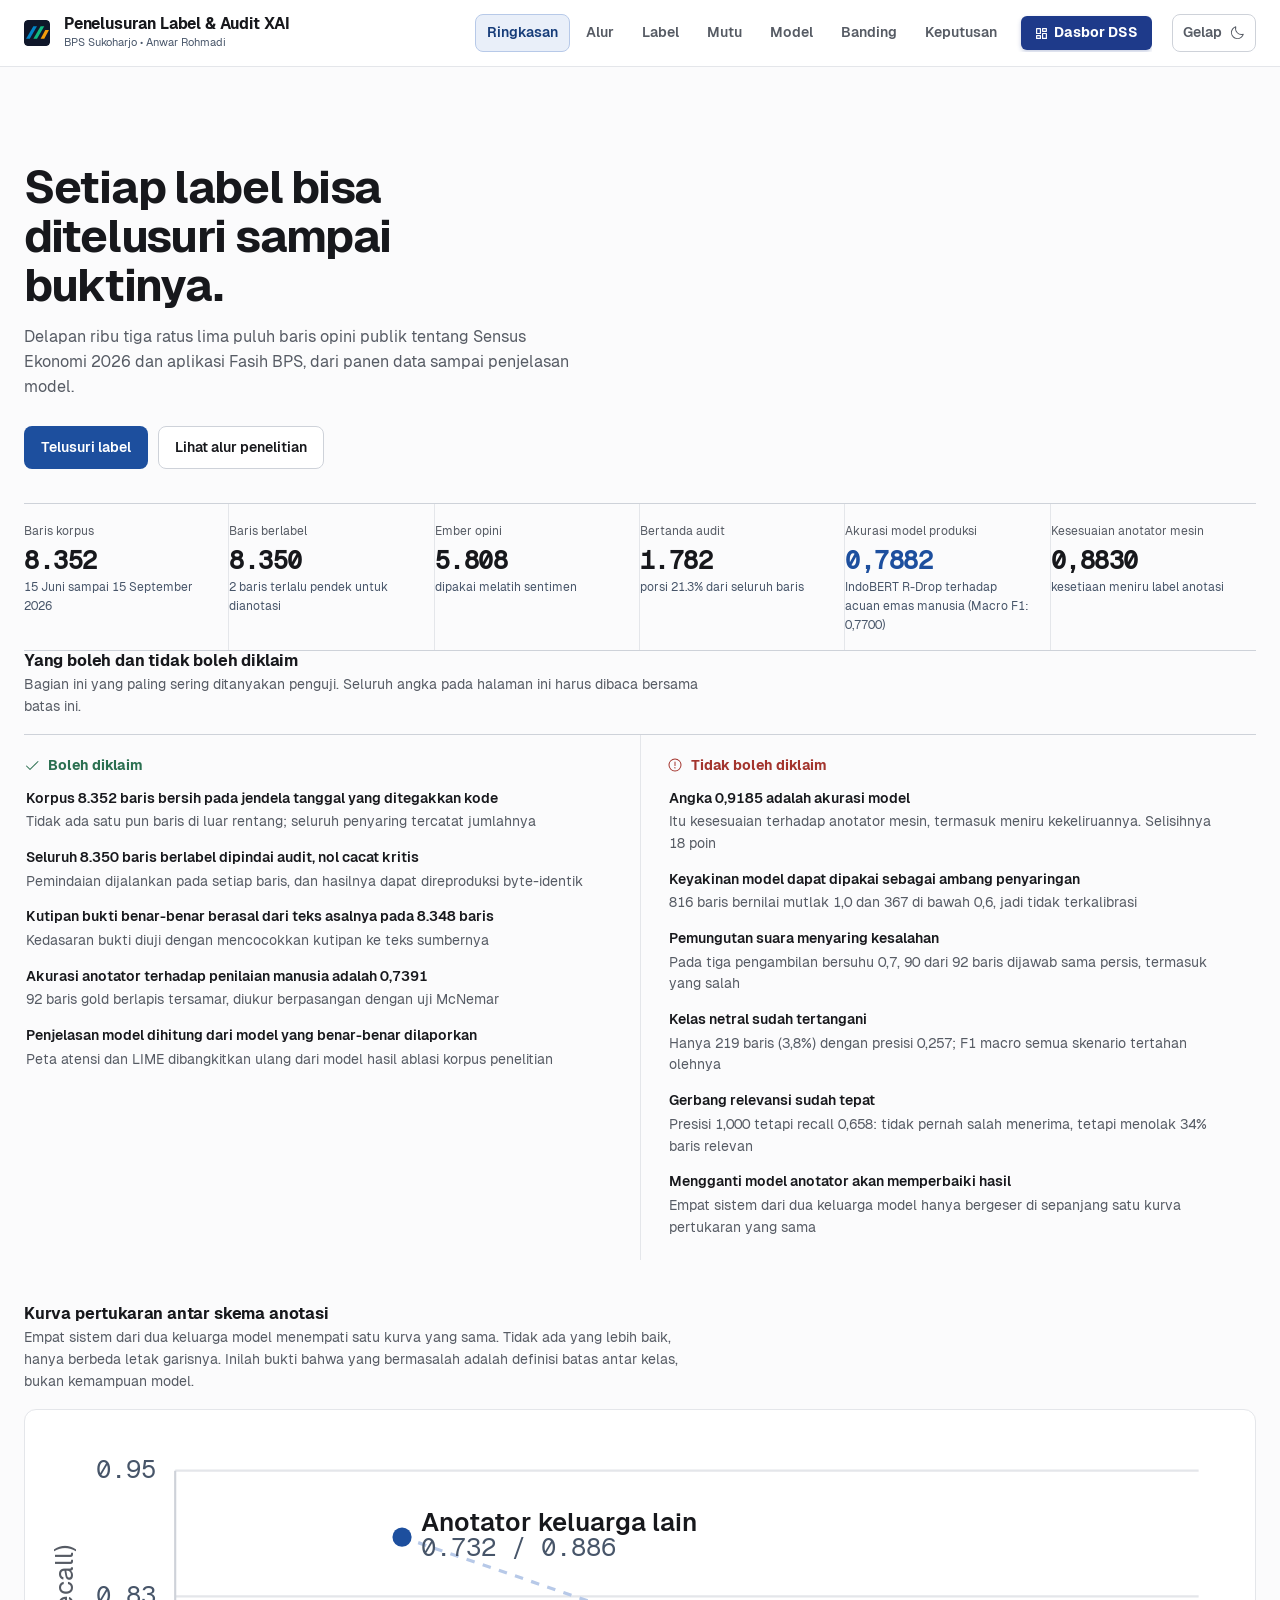
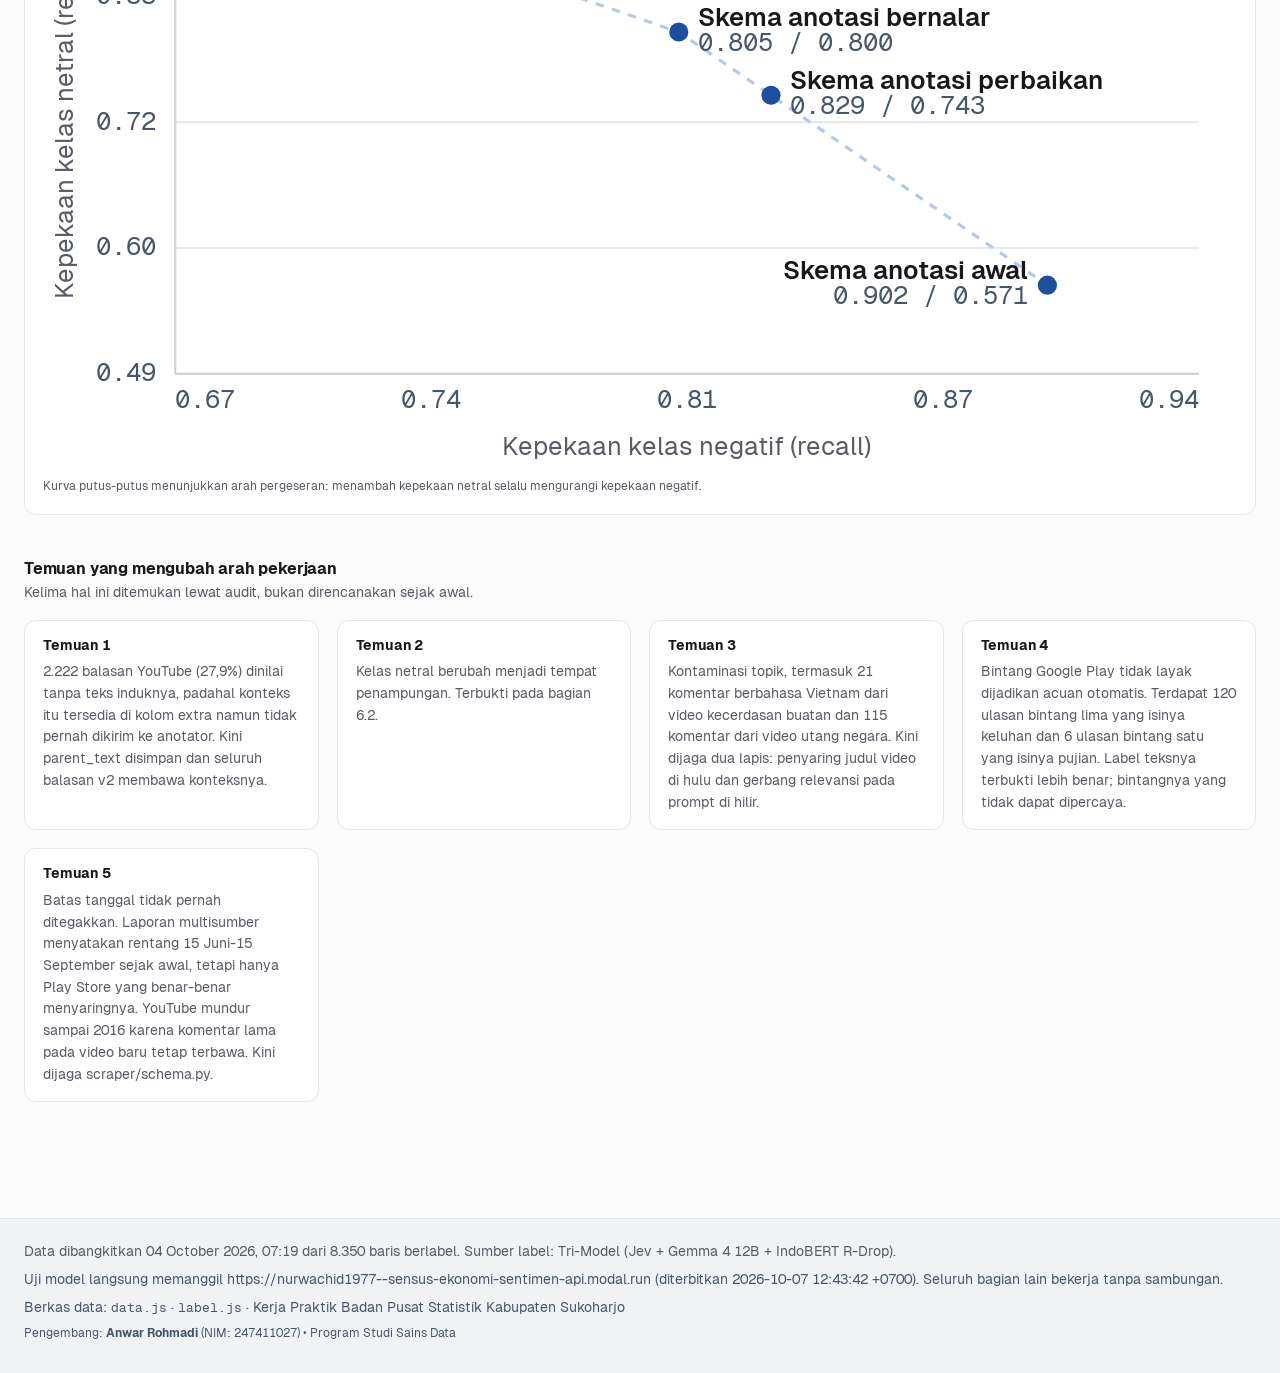
==== commit c5ab1003: "refactor(dss): perombakan total visual eksekutif anti-slop, perbaikan kurva SVG, kalibrasi KPI, dan " ====
--- a/dashboard_web/index.html
+++ b/dashboard_web/index.html
@@ -13,27 +13,27 @@
 <header class="kepala">
   <div class="kepala-dalam">
     <div class="merek">
-      <svg width="26" height="26" viewBox="0 0 100 100" fill="none" xmlns="http://www.w3.org/2000/svg" style="border-radius:4px; vertical-align:middle; margin-right:4px;">
+      <svg width="26" height="26" viewBox="0 0 100 100" fill="none" xmlns="http://www.w3.org/2000/svg" style="border-radius:4px; vertical-align:middle; margin-right:4px; flex-shrink:0;">
         <rect width="100" height="100" rx="14" fill="#0f172a"/>
         <path d="M22 72L50 24H36L8 72H22Z" fill="#0284c7"/>
         <path d="M50 72L78 24H64L36 72H50Z" fill="#10b981"/>
         <path d="M78 72L96 38H82L64 72H78Z" fill="#f59e0b"/>
       </svg>
       <span class="merek-teks">
-        <h1 style="font-size:24px; font-weight:700; margin:0; line-height:1.2; display:inline;">Penelusuran Label &amp; Audit XAI SE2026</h1>
-        <small style="display:block;">Sistem Pendukung Keputusan • BPS Kabupaten Sukoharjo • Anwar Rohmadi</small>
+        <h1 style="font-size:15.5px; font-weight:700; margin:0; line-height:1.2; white-space:nowrap;">Penelusuran Label &amp; Audit XAI</h1>
+        <small style="display:block; font-size:11px; color:var(--tinta-samar); white-space:nowrap;">BPS Sukoharjo • Anwar Rohmadi</small>
       </span>
     </div>
 
     <nav class="tab" id="tab" aria-label="Bagian laporan">
       <button type="button" class="tab-tombol" data-panel="ringkasan" aria-current="page">Ringkasan</button>
       <button type="button" class="tab-tombol" data-panel="alur">Alur</button>
-      <button type="button" class="tab-tombol" data-panel="label">Penelusuran Label</button>
-      <button type="button" class="tab-tombol" data-panel="mutu">Mutu Label</button>
+      <button type="button" class="tab-tombol" data-panel="label">Label</button>
+      <button type="button" class="tab-tombol" data-panel="mutu">Mutu</button>
       <button type="button" class="tab-tombol" data-panel="model">Model</button>
-      <button type="button" class="tab-tombol" data-panel="banding">Perbandingan</button>
+      <button type="button" class="tab-tombol" data-panel="banding">Banding</button>
       <button type="button" class="tab-tombol" data-panel="keputusan">Keputusan</button>
-      <a href="dss_trendline.html" class="tombol-dss-link"><svg width="14" height="14" viewBox="0 0 24 24" fill="none" stroke="currentColor" stroke-width="2.5" stroke-linecap="round" stroke-linejoin="round" style="display:inline-block; vertical-align:middle;"><rect x="3" y="3" width="7" height="9"></rect><rect x="14" y="3" width="7" height="5"></rect><rect x="14" y="12" width="7" height="9"></rect><rect x="3" y="16" width="7" height="5"></rect></svg> Dasbor Tren &amp; Rekomendasi DSS</a>
+      <a href="dss_trendline.html" class="tombol-dss-link" title="Buka Dasbor Eksekutif Tren Sentimen DSS"><svg width="13" height="13" viewBox="0 0 24 24" fill="none" stroke="currentColor" stroke-width="2.2" stroke-linecap="round" stroke-linejoin="round" style="display:inline-block; vertical-align:middle;"><rect x="3" y="3" width="7" height="9"></rect><rect x="14" y="3" width="7" height="5"></rect><rect x="14" y="12" width="7" height="9"></rect><rect x="3" y="16" width="7" height="5"></rect></svg> Dasbor DSS</a>
     </nav>
 
     <button type="button" class="tombol-tema" id="tombol-tema" aria-pressed="false">
--- a/dashboard_web/gaya.css
+++ b/dashboard_web/gaya.css
@@ -216,7 +216,7 @@
 .merek-teks strong { font-size: 14px; font-weight: 650; white-space: nowrap; }
 .merek-teks small { font-size: 12px; color: var(--tinta-samar); white-space: nowrap; overflow: hidden; text-overflow: ellipsis; }
 
-.tab { display: flex; gap: 2px; margin-left: auto; overflow-x: auto; scrollbar-width: none; }
+.tab { display: flex; gap: 4px; margin-left: auto; align-items: center; flex-wrap: nowrap; overflow-x: auto; scrollbar-width: none; }
 .tab::-webkit-scrollbar { display: none; }
 
 .tab-tombol {
@@ -667,7 +667,10 @@
 
 /* --------------------------------------------------------------------------
    Laci rincian
-   -------------------------------------------------------------------------- */
+/* Mencegah tabir dan laci memblokir klik saat tersembunyi */
+[hidden] {
+  display: none !important;
+}
 
 .tabir {
   position: fixed;
@@ -675,9 +678,13 @@
   background: rgba(12, 13, 16, .38);
   z-index: 40;
   opacity: 0;
+  pointer-events: none;
   transition: opacity .2s ease;
 }
-.tabir.tampak { opacity: 1; }
+.tabir.tampak {
+  opacity: 1;
+  pointer-events: auto;
+}
 
 .laci {
   position: fixed;
@@ -691,11 +698,16 @@
   z-index: 50;
   display: flex;
   flex-direction: column;
-  transform: translateX(14px);
+  transform: translateX(105%);
   opacity: 0;
+  pointer-events: none;
   transition: transform .22s cubic-bezier(.16, 1, .3, 1), opacity .22s ease;
 }
-.laci.tampak { transform: translateX(0); opacity: 1; }
+.laci.tampak {
+  transform: translateX(0);
+  opacity: 1;
+  pointer-events: auto;
+}
 
 .laci-kepala {
   display: flex;
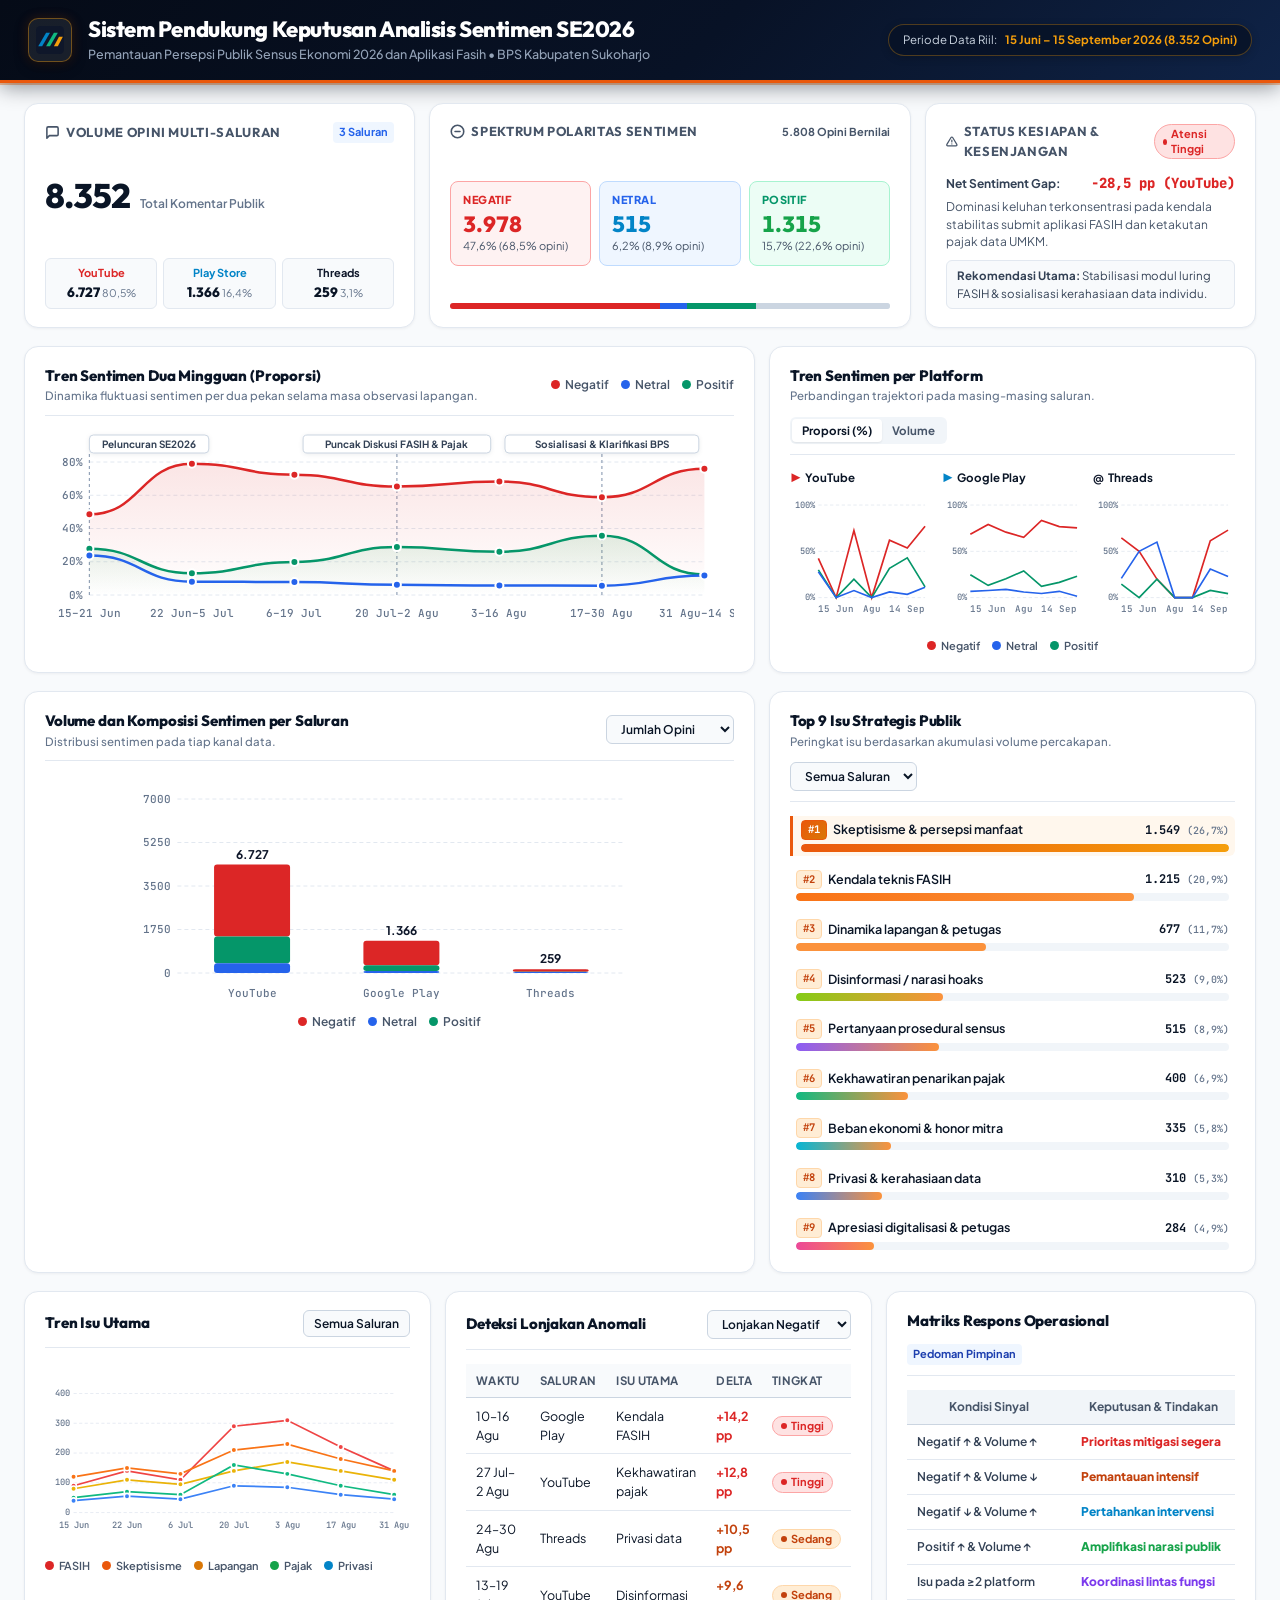
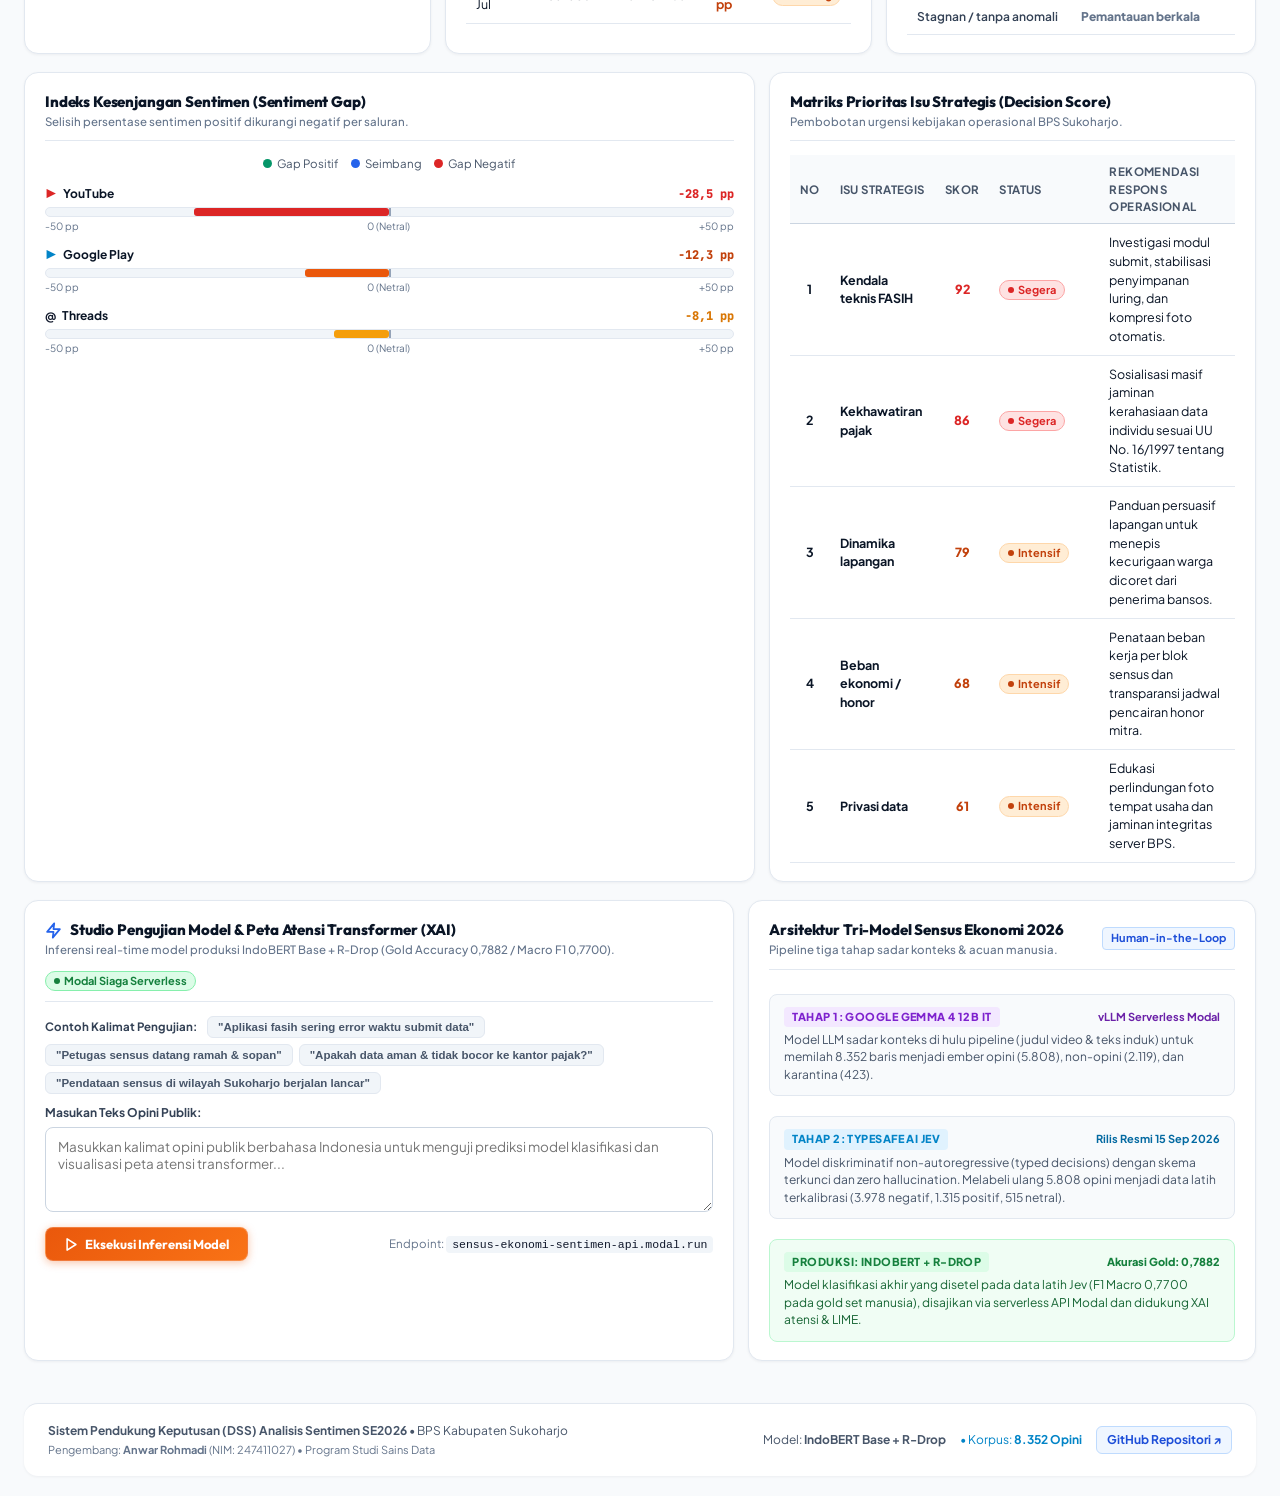
==== commit 5fa100ec: "fix(web,lampiran): alihkan index ke dss_trendline, hilangkan navigasi audit, perbarui dokumen lampir" ====
--- a/dashboard_web/index.html
+++ b/dashboard_web/index.html
@@ -1,90 +1,16 @@
 <!DOCTYPE html>
-<html lang="id" data-tema="terang">
+<html lang="id">
 <head>
 <meta charset="utf-8">
 <meta name="viewport" content="width=device-width, initial-scale=1">
-<title>Penelusuran Label Sentimen SE2026 &amp; Fasih BPS</title>
-<meta name="description" content="Web decision support penelitian analisis sentimen Sensus Ekonomi 2026 dan aplikasi Fasih BPS. Seluruh label dapat ditelusuri sampai bukti, alasan, dan penjelasan modelnya.">
-<link rel="stylesheet" href="gaya.css">
+<title>Sistem Pendukung Keputusan (DSS) Sentimen Sensus Ekonomi 2026 - BPS</title>
+<meta http-equiv="refresh" content="0; url=dss_trendline.html">
+<link rel="canonical" href="dss_trendline.html">
+<script>
+  window.location.replace("dss_trendline.html");
+</script>
 </head>
-<body>
-<a class="lewati" href="#utama">Lewati ke isi utama</a>
-
-<header class="kepala">
-  <div class="kepala-dalam">
-    <div class="merek">
-      <svg width="26" height="26" viewBox="0 0 100 100" fill="none" xmlns="http://www.w3.org/2000/svg" style="border-radius:4px; vertical-align:middle; margin-right:4px; flex-shrink:0;">
-        <rect width="100" height="100" rx="14" fill="#0f172a"/>
-        <path d="M22 72L50 24H36L8 72H22Z" fill="#0284c7"/>
-        <path d="M50 72L78 24H64L36 72H50Z" fill="#10b981"/>
-        <path d="M78 72L96 38H82L64 72H78Z" fill="#f59e0b"/>
-      </svg>
-      <span class="merek-teks">
-        <h1 style="font-size:15.5px; font-weight:700; margin:0; line-height:1.2; white-space:nowrap;">Penelusuran Label &amp; Audit XAI</h1>
-        <small style="display:block; font-size:11px; color:var(--tinta-samar); white-space:nowrap;">BPS Sukoharjo • Anwar Rohmadi</small>
-      </span>
-    </div>
-
-    <nav class="tab" id="tab" aria-label="Bagian laporan">
-      <button type="button" class="tab-tombol" data-panel="ringkasan" aria-current="page">Ringkasan</button>
-      <button type="button" class="tab-tombol" data-panel="alur">Alur</button>
-      <button type="button" class="tab-tombol" data-panel="label">Label</button>
-      <button type="button" class="tab-tombol" data-panel="mutu">Mutu</button>
-      <button type="button" class="tab-tombol" data-panel="model">Model</button>
-      <button type="button" class="tab-tombol" data-panel="banding">Banding</button>
-      <button type="button" class="tab-tombol" data-panel="keputusan">Keputusan</button>
-      <a href="dss_trendline.html" class="tombol-dss-link" title="Buka Dasbor Eksekutif Tren Sentimen DSS"><svg width="13" height="13" viewBox="0 0 24 24" fill="none" stroke="currentColor" stroke-width="2.2" stroke-linecap="round" stroke-linejoin="round" style="display:inline-block; vertical-align:middle;"><rect x="3" y="3" width="7" height="9"></rect><rect x="14" y="3" width="7" height="5"></rect><rect x="14" y="12" width="7" height="9"></rect><rect x="3" y="16" width="7" height="5"></rect></svg> Dasbor DSS</a>
-    </nav>
-
-    <button type="button" class="tombol-tema" id="tombol-tema" aria-pressed="false">
-      <span class="tema-teks">Gelap</span>
-      <span class="ikon" id="ikon-tema" aria-hidden="true"></span>
-    </button>
-  </div>
-</header>
-
-<main id="utama" tabindex="-1">
-  <noscript>
-    <p class="catatan-kosong">Halaman ini memerlukan JavaScript untuk membaca berkas data di sebelahnya.</p>
-  </noscript>
-
-  <section class="panel" id="panel-ringkasan" data-panel="ringkasan" aria-labelledby="judul-ringkasan"></section>
-  <section class="panel" id="panel-alur" data-panel="alur" aria-labelledby="judul-alur" hidden></section>
-  <section class="panel" id="panel-label" data-panel="label" aria-labelledby="judul-label" hidden></section>
-  <section class="panel" id="panel-mutu" data-panel="mutu" aria-labelledby="judul-mutu" hidden></section>
-  <section class="panel" id="panel-model" data-panel="model" aria-labelledby="judul-model" hidden></section>
-  <section class="panel" id="panel-banding" data-panel="banding" aria-labelledby="judul-banding" hidden></section>
-  <section class="panel" id="panel-keputusan" data-panel="keputusan" aria-labelledby="judul-keputusan" hidden></section>
-</main>
-
-<footer class="kaki">
-  <div class="kaki-dalam">
-    <p id="kaki-keterangan"></p>
-    <p id="kaki-capaian" class="kaki-berkas"></p>
-    <p class="kaki-berkas">Berkas data: <code>data.js</code> · <code>label.js</code> · Kerja Praktik Badan Pusat Statistik Kabupaten Sukoharjo</p>
-    <p style="margin-top:6px; font-size:12px; color:var(--tinta-samar, #475569);">Pengembang: <strong>Anwar Rohmadi</strong> (NIM: 247411027) • Program Studi Sains Data</p>
-  </div>
-</footer>
-
-<div class="tabir" id="tabir" hidden></div>
-
-<aside class="laci" id="laci" aria-label="Rincian baris" hidden>
-  <div class="laci-kepala">
-    <div>
-      <h2 id="laci-judul">Rincian baris</h2>
-      <p class="laci-uid" id="laci-uid"></p>
-    </div>
-    <button type="button" class="tombol-tutup" id="tombol-tutup" aria-label="Tutup rincian">
-      <span class="ikon" id="ikon-tutup" aria-hidden="true"></span>
-      <span>Tutup</span>
-    </button>
-  </div>
-  <div class="laci-isi" id="laci-isi"></div>
-</aside>
-
-<script src="data.js"></script>
-<script src="label.js"></script>
-<script src="konfigurasi.js"></script>
-<script src="app.js"></script>
+<body style="background:#0b192c;color:#eef2f6;font-family:-apple-system,BlinkMacSystemFont,'Segoe UI',Roboto,sans-serif;display:flex;align-items:center;justify-content:center;height:100vh;margin:0;">
+  <p>Mengarahkan ke <a href="dss_trendline.html" style="color:#f59e0b;font-weight:600;text-decoration:none;">Dasbor Eksekutif DSS Sensus Ekonomi 2026</a>...</p>
 </body>
 </html>
